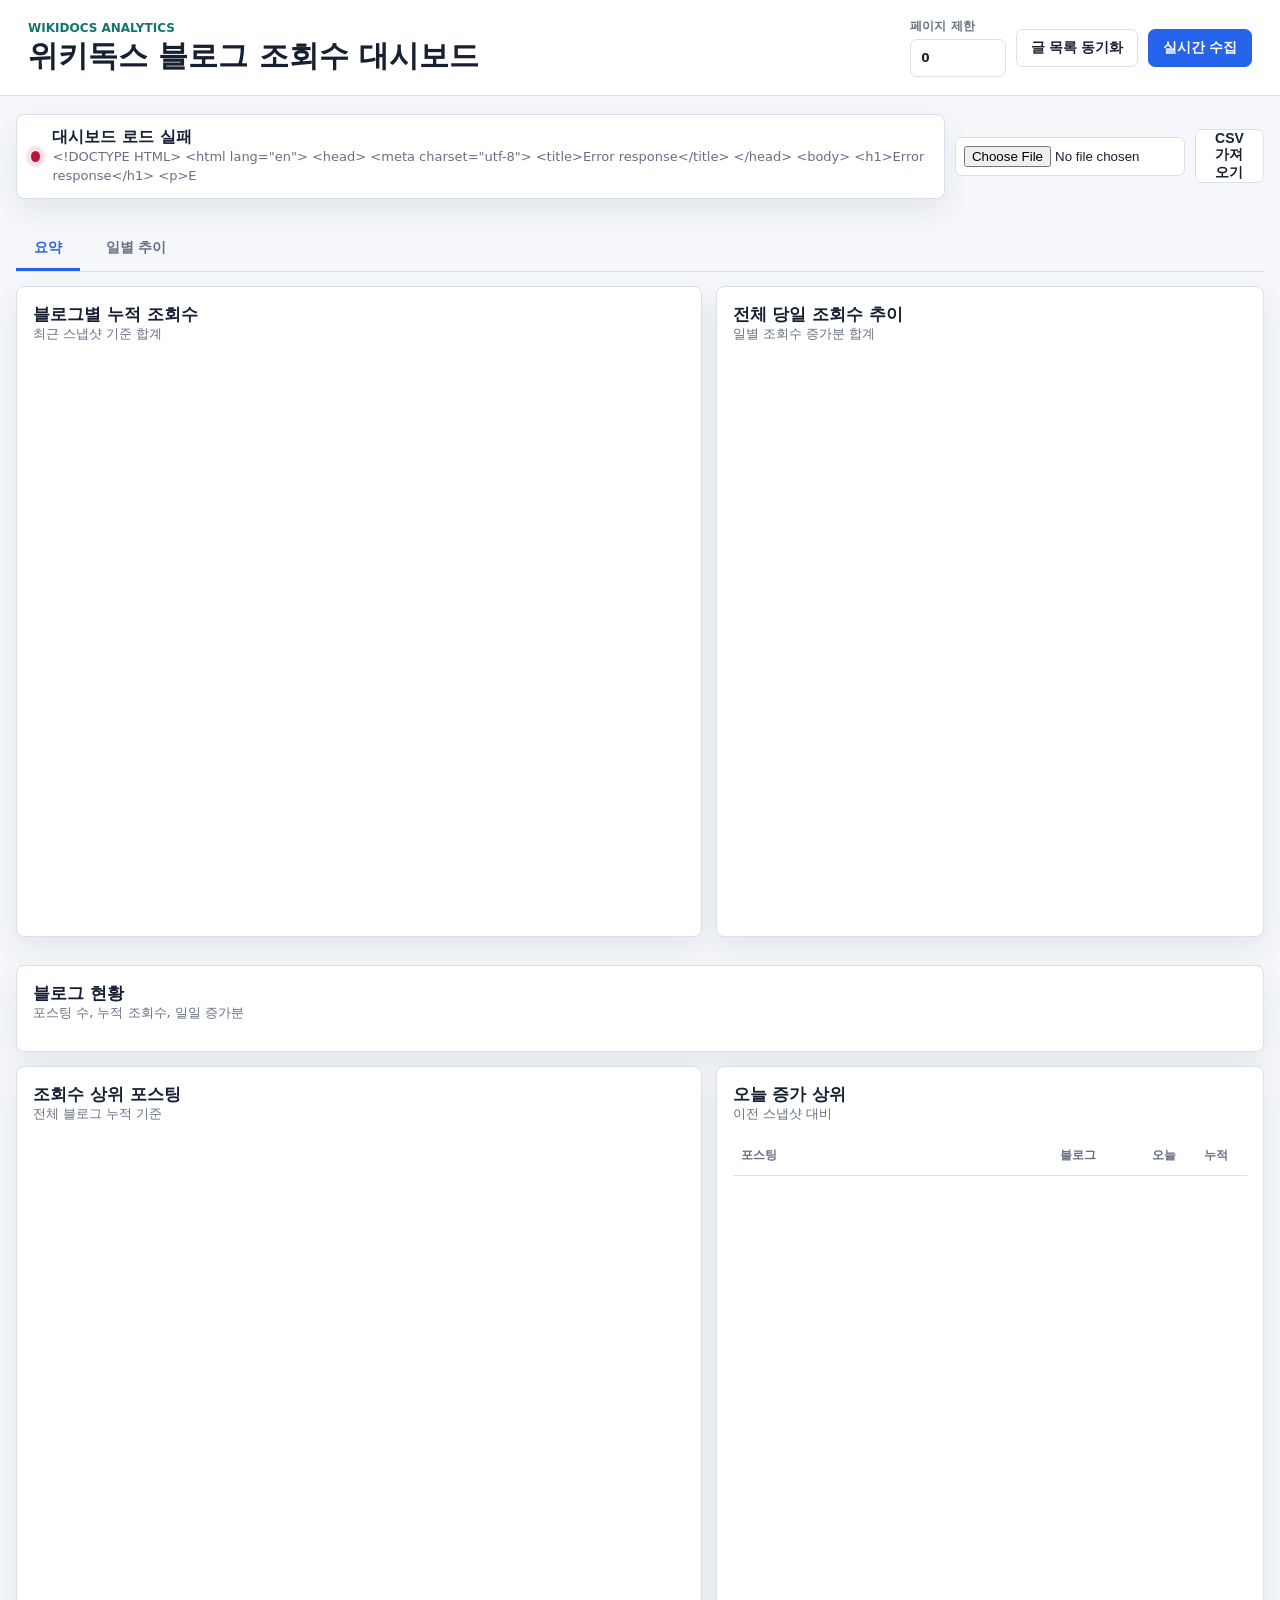
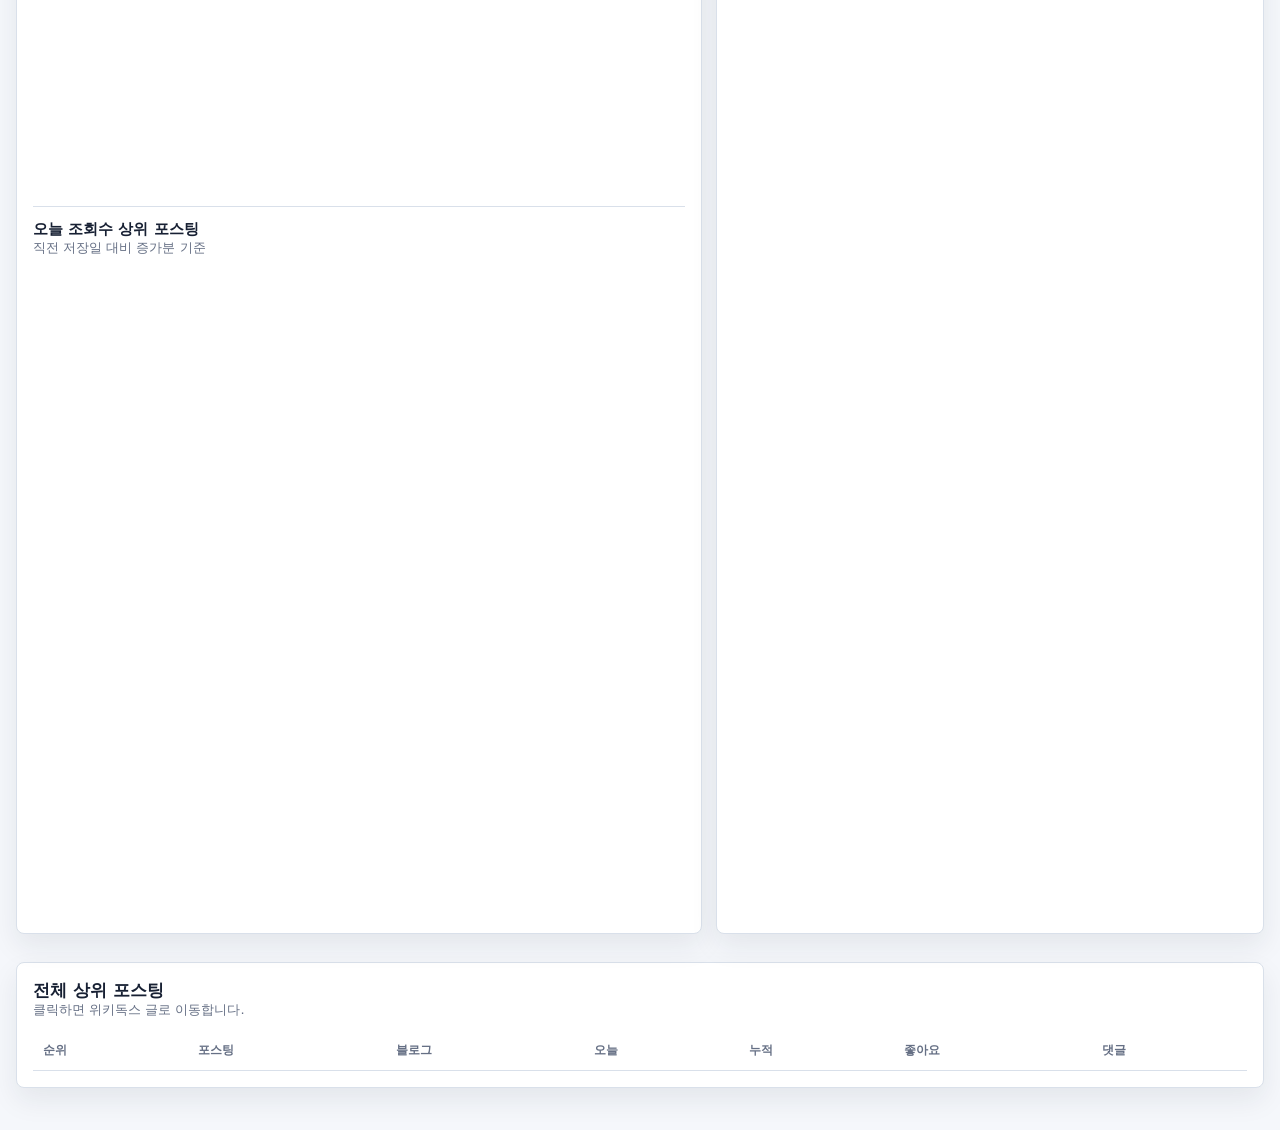
==== static/index.html @ 6e23830d "Set up GitHub Pages dashboard deployment" ====
<!doctype html>
<html lang="ko">
  <head>
    <meta charset="utf-8" />
    <meta name="viewport" content="width=device-width, initial-scale=1" />
    <title>위키독스 블로그 조회수 대시보드</title>
    <link rel="stylesheet" href="styles.css" />
  </head>
  <body>
    <header class="topbar">
      <div>
        <p class="eyebrow">Wikidocs Analytics</p>
        <h1>위키독스 블로그 조회수 대시보드</h1>
      </div>
      <div class="actions">
        <label class="page-limit">
          <span>페이지 제한</span>
          <input id="maxPagesInput" type="number" min="0" value="0" />
        </label>
        <button id="syncCatalogBtn" class="secondary" type="button">글 목록 동기화</button>
        <button id="collectBtn" type="button">실시간 수집</button>
      </div>
    </header>

    <main class="layout">
      <section class="status-row">
        <div class="status-card">
          <span class="status-dot" id="statusDot"></span>
          <div>
            <strong id="jobMessage">대기 중</strong>
            <p id="snapshotInfo">스냅샷 정보를 불러오는 중입니다.</p>
          </div>
        </div>
        <div class="import-box">
          <input id="csvInput" type="file" accept=".csv" />
          <button id="importCsvBtn" class="secondary" type="button">CSV 가져오기</button>
        </div>
      </section>

      <section class="metrics" id="metrics"></section>

      <nav class="tabs" aria-label="대시보드 보기">
        <button class="tab-button active" type="button" data-tab="overviewTab">요약</button>
        <button class="tab-button" type="button" data-tab="dailyTab">일별 추이</button>
      </nav>

      <section id="overviewTab" class="tab-panel active">
        <section class="panel-grid">
          <article class="panel wide">
            <div class="panel-head">
              <div>
                <h2>블로그별 누적 조회수</h2>
                <p>최근 스냅샷 기준 합계</p>
              </div>
            </div>
            <canvas id="blogBarChart" height="260"></canvas>
          </article>

          <article class="panel">
            <div class="panel-head">
              <div>
                <h2>전체 당일 조회수 추이</h2>
                <p>일별 조회수 증가분 합계</p>
              </div>
            </div>
            <canvas id="dailyLineChart" height="260"></canvas>
          </article>
        </section>

        <section class="panel">
          <div class="panel-head">
            <div>
              <h2>블로그 현황</h2>
              <p>포스팅 수, 누적 조회수, 일일 증가분</p>
            </div>
          </div>
          <div class="blog-grid" id="blogGrid"></div>
        </section>

        <section class="panel-grid">
          <article class="panel">
            <div class="panel-head">
              <div>
                <h2>조회수 상위 포스팅</h2>
                <p>전체 블로그 누적 기준</p>
              </div>
            </div>
            <canvas id="topPostsChart" height="300"></canvas>
            <div class="chart-divider"></div>
            <div class="panel-subhead">
              <h3>오늘 조회수 상위 포스팅</h3>
              <p>직전 저장일 대비 증가분 기준</p>
            </div>
            <canvas id="topDailyPostsChart" height="300"></canvas>
          </article>

          <article class="panel">
            <div class="panel-head">
              <div>
                <h2>오늘 증가 상위</h2>
                <p>이전 스냅샷 대비</p>
              </div>
            </div>
            <div class="table-wrap">
              <table class="compact-table">
                <thead>
                  <tr>
                    <th>포스팅</th>
                    <th>블로그</th>
                    <th>오늘</th>
                    <th>누적</th>
                  </tr>
                </thead>
                <tbody id="dailyTopRows"></tbody>
              </table>
            </div>
          </article>
        </section>

        <section class="panel">
          <div class="panel-head">
            <div>
              <h2>전체 상위 포스팅</h2>
              <p>클릭하면 위키독스 글로 이동합니다.</p>
            </div>
          </div>
          <div class="table-wrap">
            <table>
              <thead>
                <tr>
                  <th>순위</th>
                  <th class="wide-col">포스팅</th>
                  <th>블로그</th>
                  <th>오늘</th>
                  <th>누적</th>
                  <th>좋아요</th>
                  <th>댓글</th>
                </tr>
              </thead>
              <tbody id="topRows"></tbody>
            </table>
          </div>
        </section>
      </section>

      <section id="dailyTab" class="tab-panel">
        <section class="notice">
          <strong>저장 방식</strong>
          <p id="historyNote">저장된 스냅샷을 기준으로 일별 그래프를 구성합니다.</p>
          <p id="csvNote"></p>
        </section>

        <section class="panel full">
          <div class="panel-head">
            <div>
              <h2>블로그별 일단위 조회수</h2>
              <p>x축 날짜, y축 조회수. 굵은 선은 전체 블로그 합계입니다.</p>
            </div>
          </div>
          <canvas id="dailyViewsByBlogChart" height="430"></canvas>
        </section>

        <section class="panel full">
          <div class="panel-head">
            <div>
              <h2>블로그별 일단위 누적 조회수</h2>
              <p>x축 날짜, y축 누적 조회수. 굵은 선은 전체 블로그 누적 합계입니다.</p>
            </div>
          </div>
          <canvas id="cumulativeViewsByBlogChart" height="430"></canvas>
        </section>
      </section>
    </main>

    <script src="app.js"></script>
  </body>
</html>
---- static/styles.css ----
:root {
  --bg: #f5f7fb;
  --surface: #ffffff;
  --surface-2: #eef2f7;
  --text: #172033;
  --muted: #667085;
  --border: #d9e0ea;
  --blue: #2563eb;
  --teal: #0f766e;
  --amber: #b45309;
  --rose: #be123c;
  --green: #15803d;
  --shadow: 0 12px 28px rgba(23, 32, 51, 0.08);
}

* {
  box-sizing: border-box;
}

body {
  margin: 0;
  min-width: 320px;
  background: var(--bg);
  color: var(--text);
  font-family:
    Pretendard,
    "Segoe UI",
    system-ui,
    -apple-system,
    BlinkMacSystemFont,
    sans-serif;
}

.topbar {
  position: sticky;
  top: 0;
  z-index: 10;
  display: flex;
  align-items: center;
  justify-content: space-between;
  gap: 20px;
  padding: 18px 28px;
  background: rgba(255, 255, 255, 0.94);
  border-bottom: 1px solid var(--border);
  backdrop-filter: blur(10px);
}

.eyebrow {
  margin: 0 0 4px;
  color: var(--teal);
  font-size: 12px;
  font-weight: 800;
  letter-spacing: 0;
  text-transform: uppercase;
}

h1,
h2,
h3,
p {
  margin: 0;
}

h1 {
  font-size: clamp(22px, 3vw, 30px);
  line-height: 1.15;
}

h2 {
  font-size: 17px;
  line-height: 1.3;
}

.actions,
.status-row,
.import-box {
  display: flex;
  align-items: center;
  gap: 10px;
}

button {
  min-height: 38px;
  padding: 0 14px;
  border: 1px solid var(--blue);
  border-radius: 7px;
  background: var(--blue);
  color: #fff;
  font-size: 14px;
  font-weight: 700;
  cursor: pointer;
}

button.secondary {
  border-color: var(--border);
  background: var(--surface);
  color: var(--text);
}

button:disabled {
  cursor: wait;
  opacity: 0.62;
}

body.static-mode .actions,
body.static-mode .import-box {
  display: none;
}

.page-limit {
  display: grid;
  gap: 4px;
  color: var(--muted);
  font-size: 12px;
  font-weight: 700;
}

.page-limit input {
  width: 96px;
  height: 38px;
  border: 1px solid var(--border);
  border-radius: 7px;
  padding: 0 10px;
  color: var(--text);
  font: inherit;
}

.layout {
  width: min(1480px, calc(100% - 32px));
  margin: 18px auto 42px;
}

.status-row {
  justify-content: space-between;
  margin-bottom: 16px;
}

.status-card,
.panel,
.metric-card {
  background: var(--surface);
  border: 1px solid var(--border);
  border-radius: 8px;
  box-shadow: var(--shadow);
}

.status-card {
  display: flex;
  align-items: center;
  min-height: 58px;
  padding: 12px 14px;
}

.status-card p,
.panel-head p,
.metric-card p,
.blog-card p {
  color: var(--muted);
  font-size: 13px;
  line-height: 1.45;
}

.status-dot {
  width: 11px;
  height: 11px;
  margin-right: 12px;
  border-radius: 50%;
  background: var(--green);
  box-shadow: 0 0 0 5px rgba(21, 128, 61, 0.12);
}

.status-dot.running {
  background: var(--amber);
  box-shadow: 0 0 0 5px rgba(180, 83, 9, 0.13);
}

.status-dot.error {
  background: var(--rose);
  box-shadow: 0 0 0 5px rgba(190, 18, 60, 0.12);
}

#csvInput {
  max-width: 230px;
  padding: 8px;
  border: 1px solid var(--border);
  border-radius: 7px;
  background: var(--surface);
}

.metrics {
  display: grid;
  grid-template-columns: repeat(5, minmax(150px, 1fr));
  gap: 12px;
  margin-bottom: 14px;
}

.tabs {
  display: flex;
  gap: 8px;
  margin: 0 0 14px;
  border-bottom: 1px solid var(--border);
}

.tab-button {
  min-height: 42px;
  padding: 0 18px;
  border: 0;
  border-bottom: 3px solid transparent;
  border-radius: 0;
  background: transparent;
  color: var(--muted);
}

.tab-button.active {
  border-bottom-color: var(--blue);
  color: var(--blue);
}

.tab-panel {
  display: none;
}

.tab-panel.active {
  display: block;
}

.notice {
  margin-bottom: 14px;
  padding: 14px 16px;
  border: 1px solid #c9d8f2;
  border-radius: 8px;
  background: #f8fbff;
}

.notice strong {
  display: block;
  margin-bottom: 5px;
  color: var(--blue);
}

.notice p {
  color: var(--muted);
  font-size: 13px;
  line-height: 1.5;
}

.metric-card {
  min-height: 104px;
  padding: 16px;
}

.metric-card strong {
  display: block;
  margin-top: 10px;
  font-size: clamp(24px, 3vw, 34px);
  line-height: 1;
}

.metric-card .accent {
  display: inline-flex;
  align-items: center;
  height: 22px;
  padding: 0 8px;
  border-radius: 999px;
  background: var(--surface-2);
  color: var(--teal);
  font-size: 12px;
  font-weight: 800;
}

.panel-grid {
  display: grid;
  grid-template-columns: 1.25fr 1fr;
  gap: 14px;
  margin-bottom: 14px;
}

.panel-grid .wide {
  min-width: 0;
}

.panel {
  padding: 16px;
  margin-bottom: 14px;
  overflow: hidden;
}

.panel.full {
  width: 100%;
}

.panel-head {
  display: flex;
  align-items: flex-start;
  justify-content: space-between;
  gap: 16px;
  margin-bottom: 12px;
}

.panel-subhead {
  margin: 10px 0 8px;
}

.panel-subhead h3 {
  font-size: 15px;
  line-height: 1.35;
}

.panel-subhead p {
  color: var(--muted);
  font-size: 13px;
}

.chart-divider {
  height: 1px;
  margin: 18px 0 12px;
  background: var(--border);
}

canvas {
  width: 100%;
  display: block;
}

.blog-grid {
  display: grid;
  grid-template-columns: repeat(4, minmax(220px, 1fr));
  gap: 12px;
}

.blog-card {
  min-height: 176px;
  padding: 14px;
  border: 1px solid var(--border);
  border-radius: 8px;
  background: #fbfcfe;
}

.blog-card h3 {
  min-height: 44px;
  font-size: 16px;
  line-height: 1.35;
}

.blog-stats {
  display: grid;
  grid-template-columns: repeat(3, 1fr);
  gap: 8px;
  margin: 12px 0;
}

.blog-stats span {
  display: block;
  color: var(--muted);
  font-size: 12px;
}

.blog-stats strong {
  display: block;
  margin-top: 3px;
  font-size: 18px;
}

.line-clamp {
  display: -webkit-box;
  overflow: hidden;
  -webkit-box-orient: vertical;
  -webkit-line-clamp: 2;
}

.table-wrap {
  overflow-x: auto;
}

table {
  width: 100%;
  border-collapse: collapse;
  min-width: 720px;
}

.compact-table {
  table-layout: fixed;
  min-width: 0;
}

.compact-table .wide-col {
  width: 62%;
}

.compact-table th:nth-child(1),
.compact-table td:nth-child(1) {
  width: 62%;
}

.compact-table th:nth-child(2),
.compact-table td:nth-child(2) {
  width: 18%;
}

.compact-table th:nth-child(3),
.compact-table td:nth-child(3),
.compact-table th:nth-child(4),
.compact-table td:nth-child(4) {
  width: 10%;
}

.compact-table th,
.compact-table td {
  overflow: hidden;
  padding-right: 8px;
  padding-left: 8px;
}

.clip-cell,
.clip-cell a {
  overflow: hidden;
  text-overflow: ellipsis;
  white-space: nowrap;
}

.clip-cell a {
  display: block;
}

.muted-cell {
  color: var(--muted);
}

th,
td {
  padding: 11px 10px;
  border-bottom: 1px solid var(--border);
  text-align: left;
  vertical-align: top;
}

th {
  color: var(--muted);
  font-size: 12px;
  font-weight: 800;
}

td {
  font-size: 14px;
}

td.num {
  text-align: right;
  font-variant-numeric: tabular-nums;
  white-space: nowrap;
}

a {
  color: var(--blue);
  text-decoration: none;
}

a:hover {
  text-decoration: underline;
}

.empty {
  padding: 28px 12px;
  color: var(--muted);
  text-align: center;
}

@media (max-width: 1180px) {
  .metrics {
    grid-template-columns: repeat(3, minmax(150px, 1fr));
  }

  .blog-grid {
    grid-template-columns: repeat(2, minmax(220px, 1fr));
  }
}

@media (max-width: 860px) {
  .topbar,
  .status-row,
  .actions {
    align-items: stretch;
    flex-direction: column;
  }

  .panel-grid,
  .metrics,
  .blog-grid,
  .tabs {
    grid-template-columns: 1fr;
  }

  .tabs {
    align-items: stretch;
    flex-direction: column;
    border-bottom: 0;
  }

  .tab-button {
    border: 1px solid var(--border);
    border-radius: 7px;
    background: var(--surface);
  }

  .layout {
    width: min(100% - 20px, 1480px);
  }

  .import-box {
    align-items: stretch;
    flex-direction: column;
  }
}
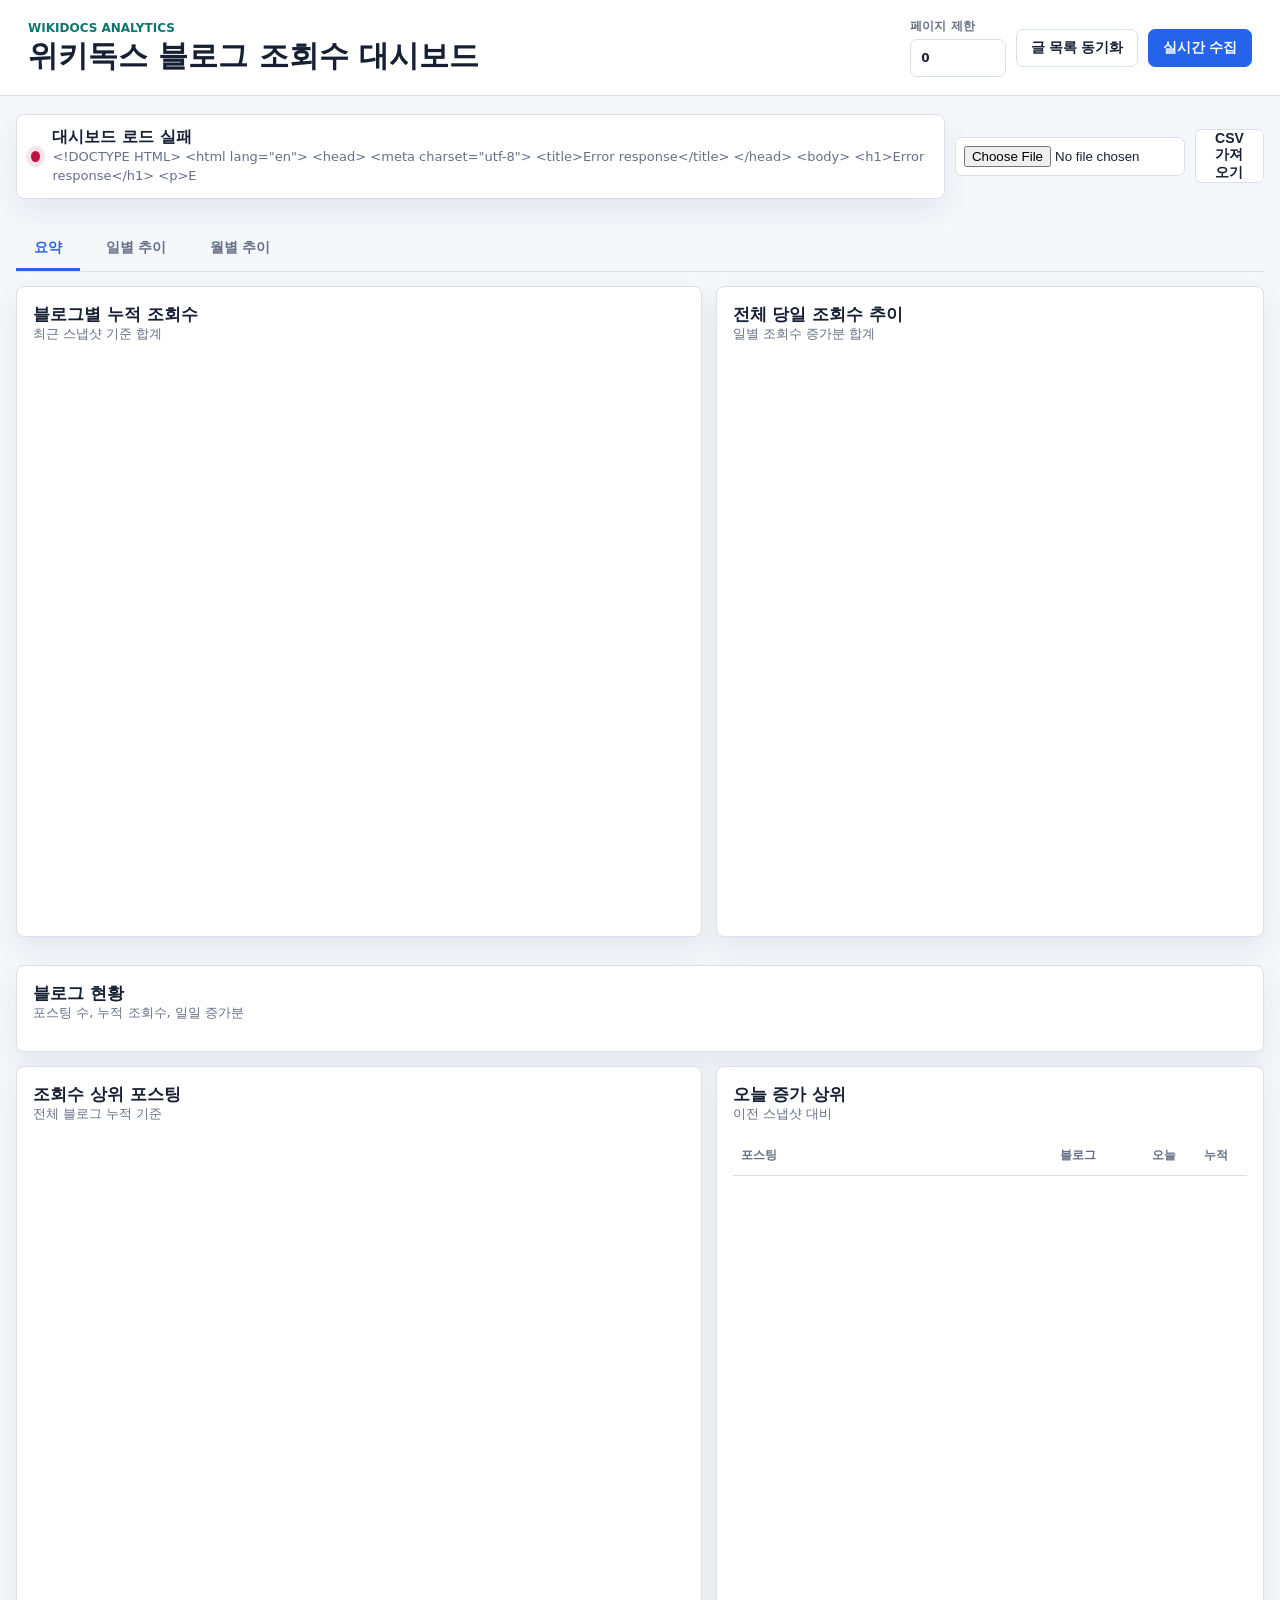
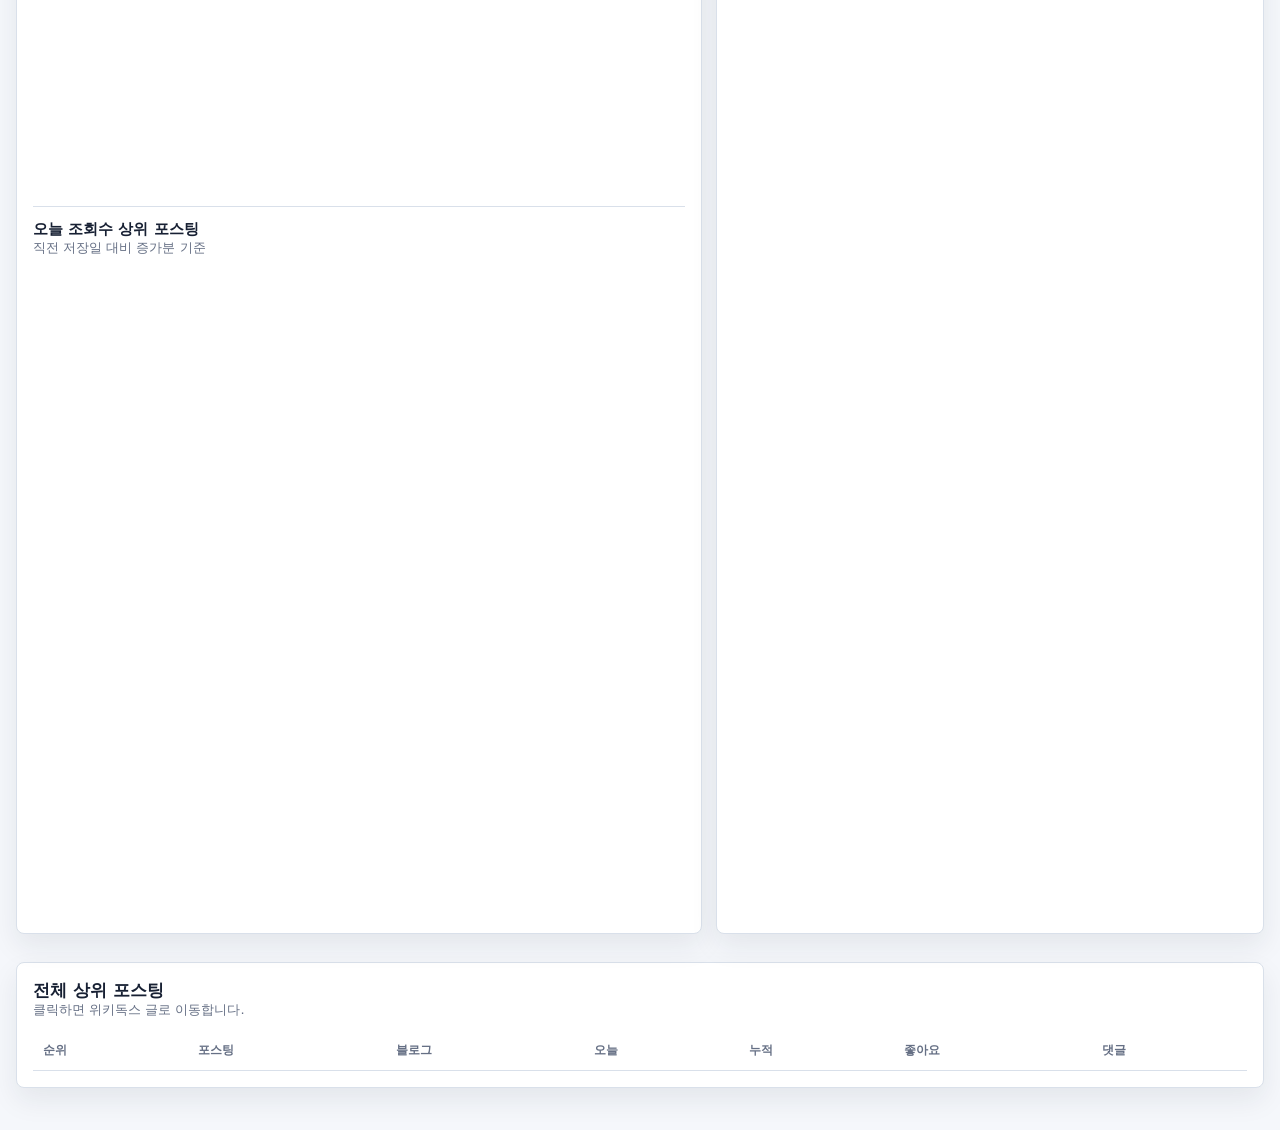
==== commit 56dba983: "Add monthly views dashboard" ====
--- a/static/index.html
+++ b/static/index.html
@@ -42,6 +42,7 @@
       <nav class="tabs" aria-label="대시보드 보기">
         <button class="tab-button active" type="button" data-tab="overviewTab">요약</button>
         <button class="tab-button" type="button" data-tab="dailyTab">일별 추이</button>
+        <button class="tab-button" type="button" data-tab="monthlyTab">월별 추이</button>
       </nav>
 
       <section id="overviewTab" class="tab-panel active">
@@ -170,6 +171,56 @@
           <canvas id="cumulativeViewsByBlogChart" height="430"></canvas>
         </section>
       </section>
+
+      <section id="monthlyTab" class="tab-panel">
+        <section class="notice">
+          <strong>당월 누적 조회수</strong>
+          <p id="monthNote">이번 달 누적 조회수는 오늘 실시간 스냅샷까지 포함합니다.</p>
+        </section>
+
+        <section class="panel-grid">
+          <article class="panel wide">
+            <div class="panel-head">
+              <div>
+                <h2>월별 조회수</h2>
+                <p>x축 날짜(월), y축 조회수</p>
+              </div>
+            </div>
+            <canvas id="monthlyViewsChart" height="320"></canvas>
+          </article>
+
+          <article class="panel">
+            <div class="panel-head">
+              <div>
+                <h2>당월 블로그별 조회수</h2>
+                <p>이번 달 증가분 기준</p>
+              </div>
+            </div>
+            <canvas id="currentMonthBlogChart" height="320"></canvas>
+          </article>
+        </section>
+
+        <section class="panel">
+          <div class="panel-head">
+            <div>
+              <h2>당월 블로그별 순위</h2>
+              <p>실시간 기준 월 누적 조회수</p>
+            </div>
+          </div>
+          <div class="table-wrap">
+            <table class="compact-table month-table">
+              <thead>
+                <tr>
+                  <th>블로그</th>
+                  <th>당월</th>
+                  <th>누적</th>
+                </tr>
+              </thead>
+              <tbody id="currentMonthRows"></tbody>
+            </table>
+          </div>
+        </section>
+      </section>
     </main>
 
     <script src="app.js"></script>
--- a/static/styles.css
+++ b/static/styles.css
@@ -189,7 +189,7 @@
 
 .metrics {
   display: grid;
-  grid-template-columns: repeat(5, minmax(150px, 1fr));
+  grid-template-columns: repeat(6, minmax(140px, 1fr));
   gap: 12px;
   margin-bottom: 14px;
 }
@@ -404,6 +404,18 @@
   width: 10%;
 }
 
+.month-table th:nth-child(1),
+.month-table td:nth-child(1) {
+  width: 58%;
+}
+
+.month-table th:nth-child(2),
+.month-table td:nth-child(2),
+.month-table th:nth-child(3),
+.month-table td:nth-child(3) {
+  width: 21%;
+}
+
 .compact-table th,
 .compact-table td {
   overflow: hidden;
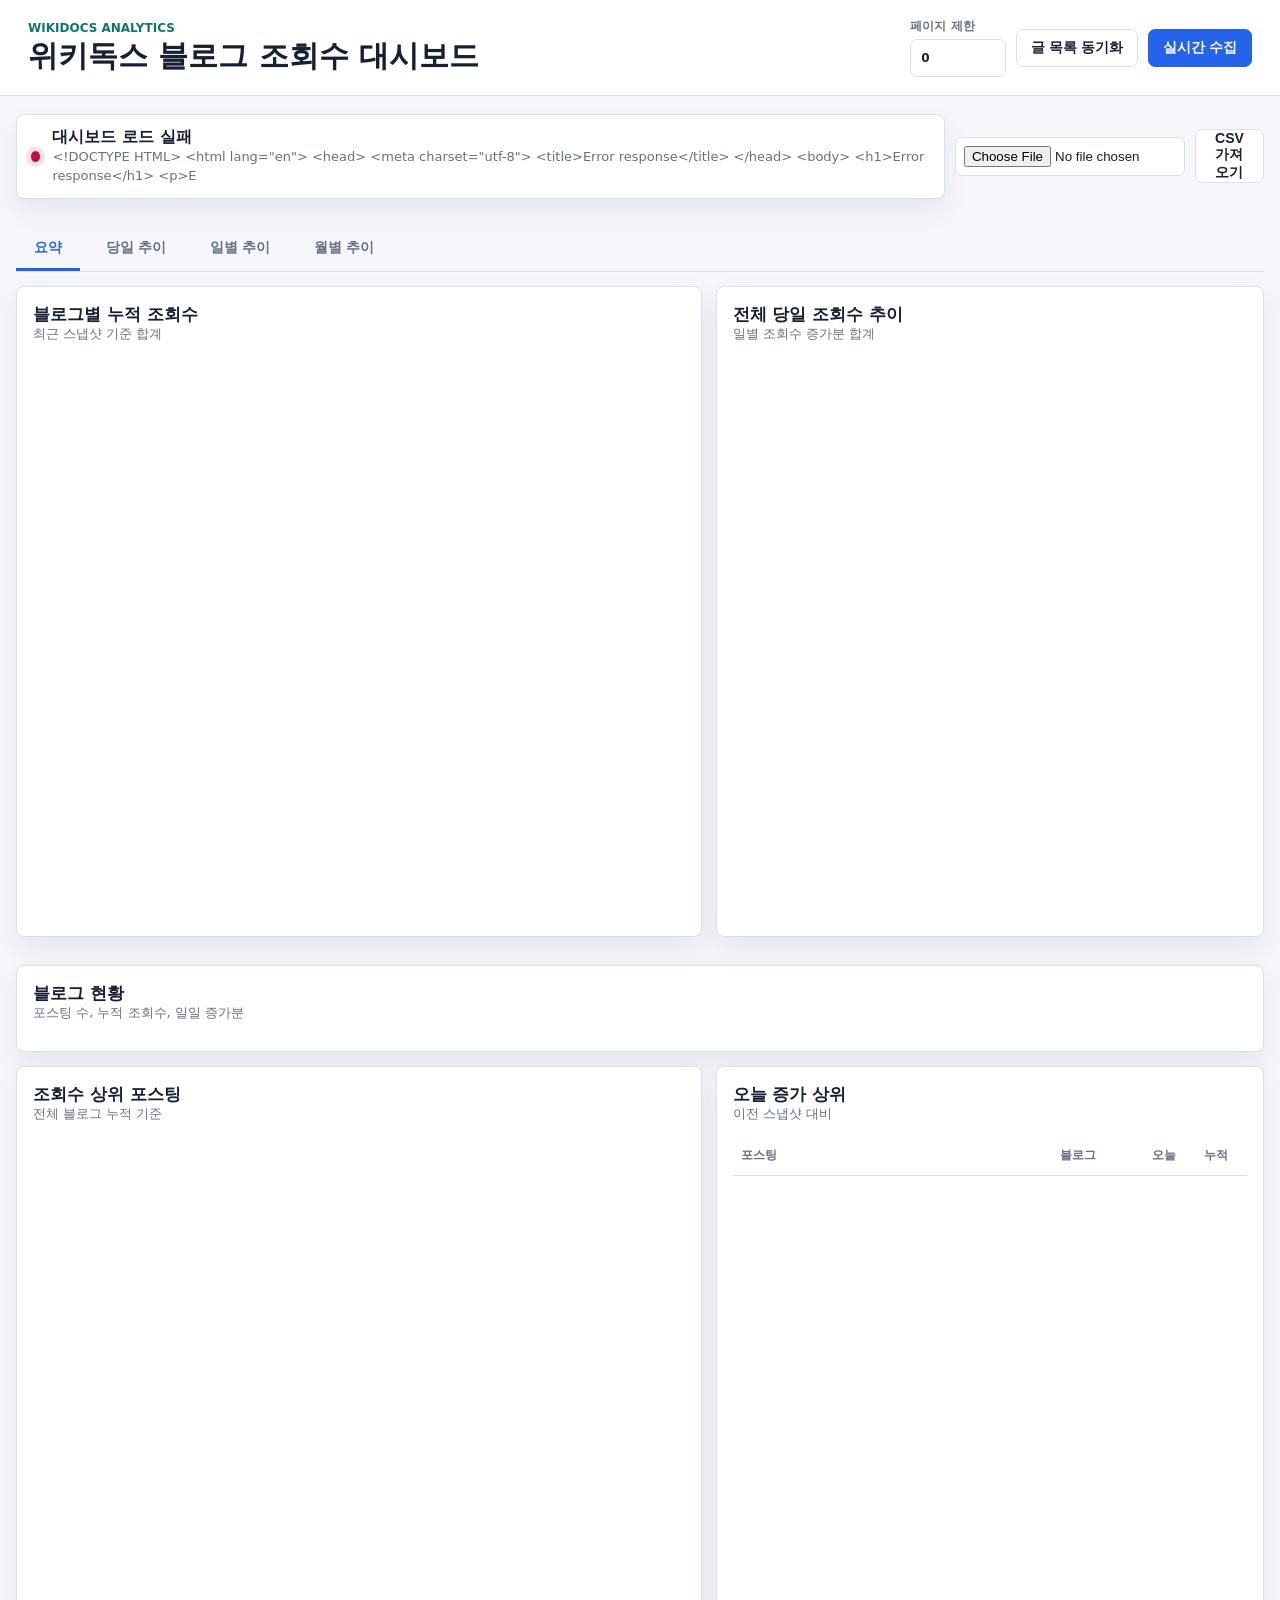
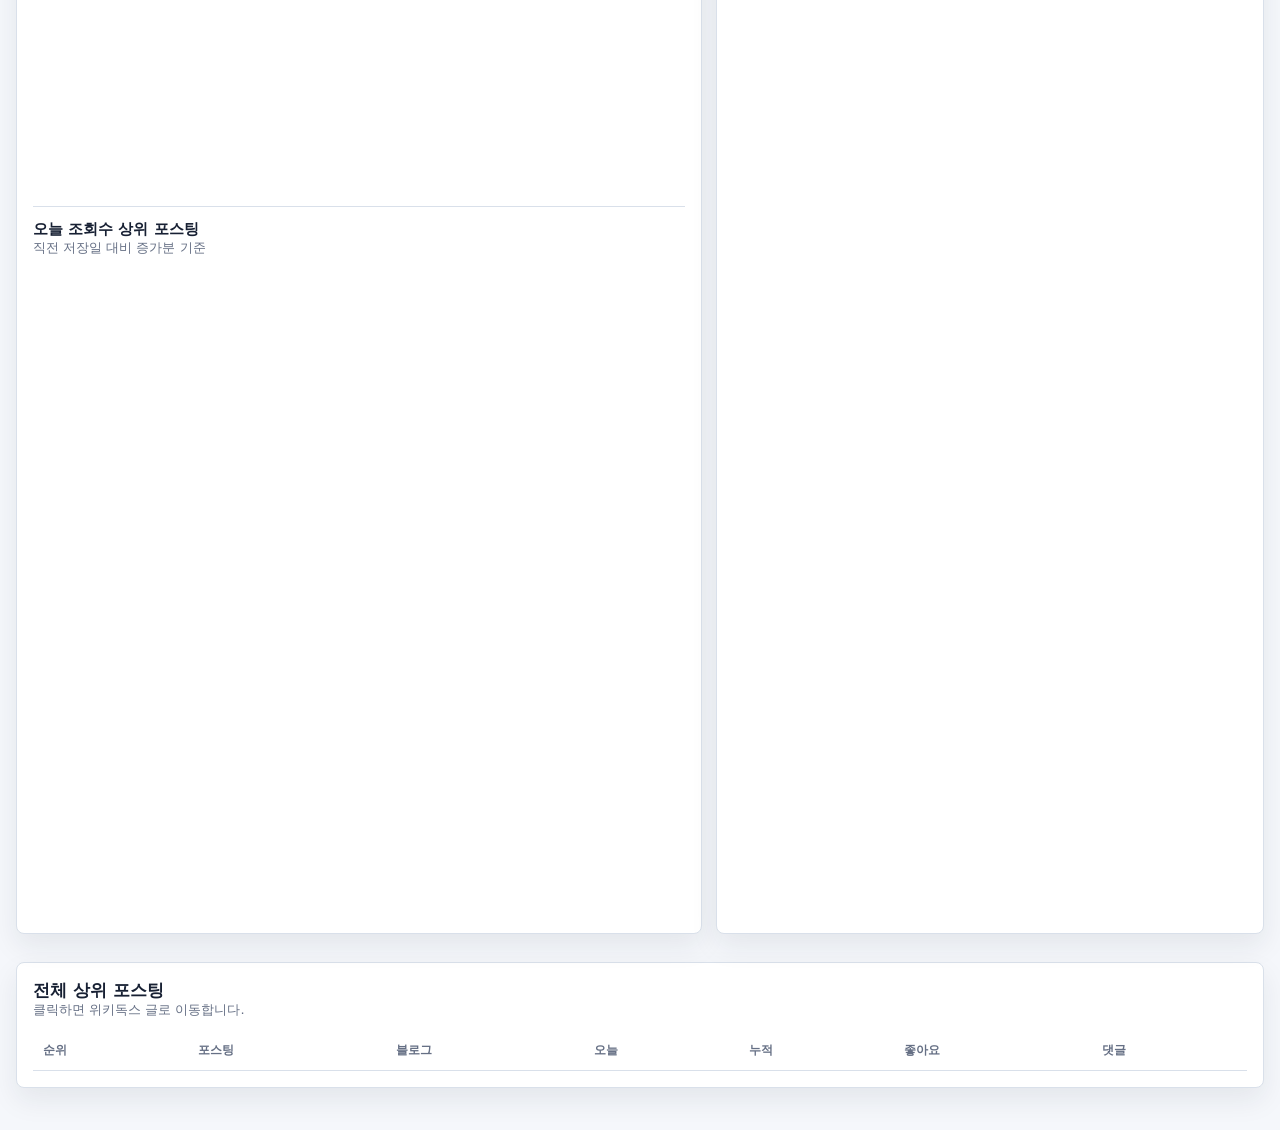
==== commit 2e3dd6d0: "Add intraday dashboard tab" ====
--- a/static/index.html
+++ b/static/index.html
@@ -41,6 +41,7 @@
 
       <nav class="tabs" aria-label="대시보드 보기">
         <button class="tab-button active" type="button" data-tab="overviewTab">요약</button>
+        <button class="tab-button" type="button" data-tab="todayTab">당일 추이</button>
         <button class="tab-button" type="button" data-tab="dailyTab">일별 추이</button>
         <button class="tab-button" type="button" data-tab="monthlyTab">월별 추이</button>
       </nav>
@@ -144,6 +145,33 @@
         </section>
       </section>
 
+      <section id="todayTab" class="tab-panel">
+        <section class="notice">
+          <strong>당일 30분 단위 추이</strong>
+          <p id="todayTrendNote">오늘 수집된 30분 단위 스냅샷을 기준으로 표시합니다.</p>
+        </section>
+
+        <section class="panel full">
+          <div class="panel-head">
+            <div>
+              <h2>블로그별 당일 조회수 추이</h2>
+              <p>x축 수집 시각, y축 당일 조회수. 굵은 선은 전체 블로그 합계입니다.</p>
+            </div>
+          </div>
+          <canvas id="todayViewsByBlogChart" height="430"></canvas>
+        </section>
+
+        <section class="panel full">
+          <div class="panel-head">
+            <div>
+              <h2>블로그별 30분 구간 증가분</h2>
+              <p>x축 수집 시각, y축 직전 스냅샷 대비 증가분입니다.</p>
+            </div>
+          </div>
+          <canvas id="todayIntervalViewsByBlogChart" height="430"></canvas>
+        </section>
+      </section>
+
       <section id="dailyTab" class="tab-panel">
         <section class="notice">
           <strong>저장 방식</strong>
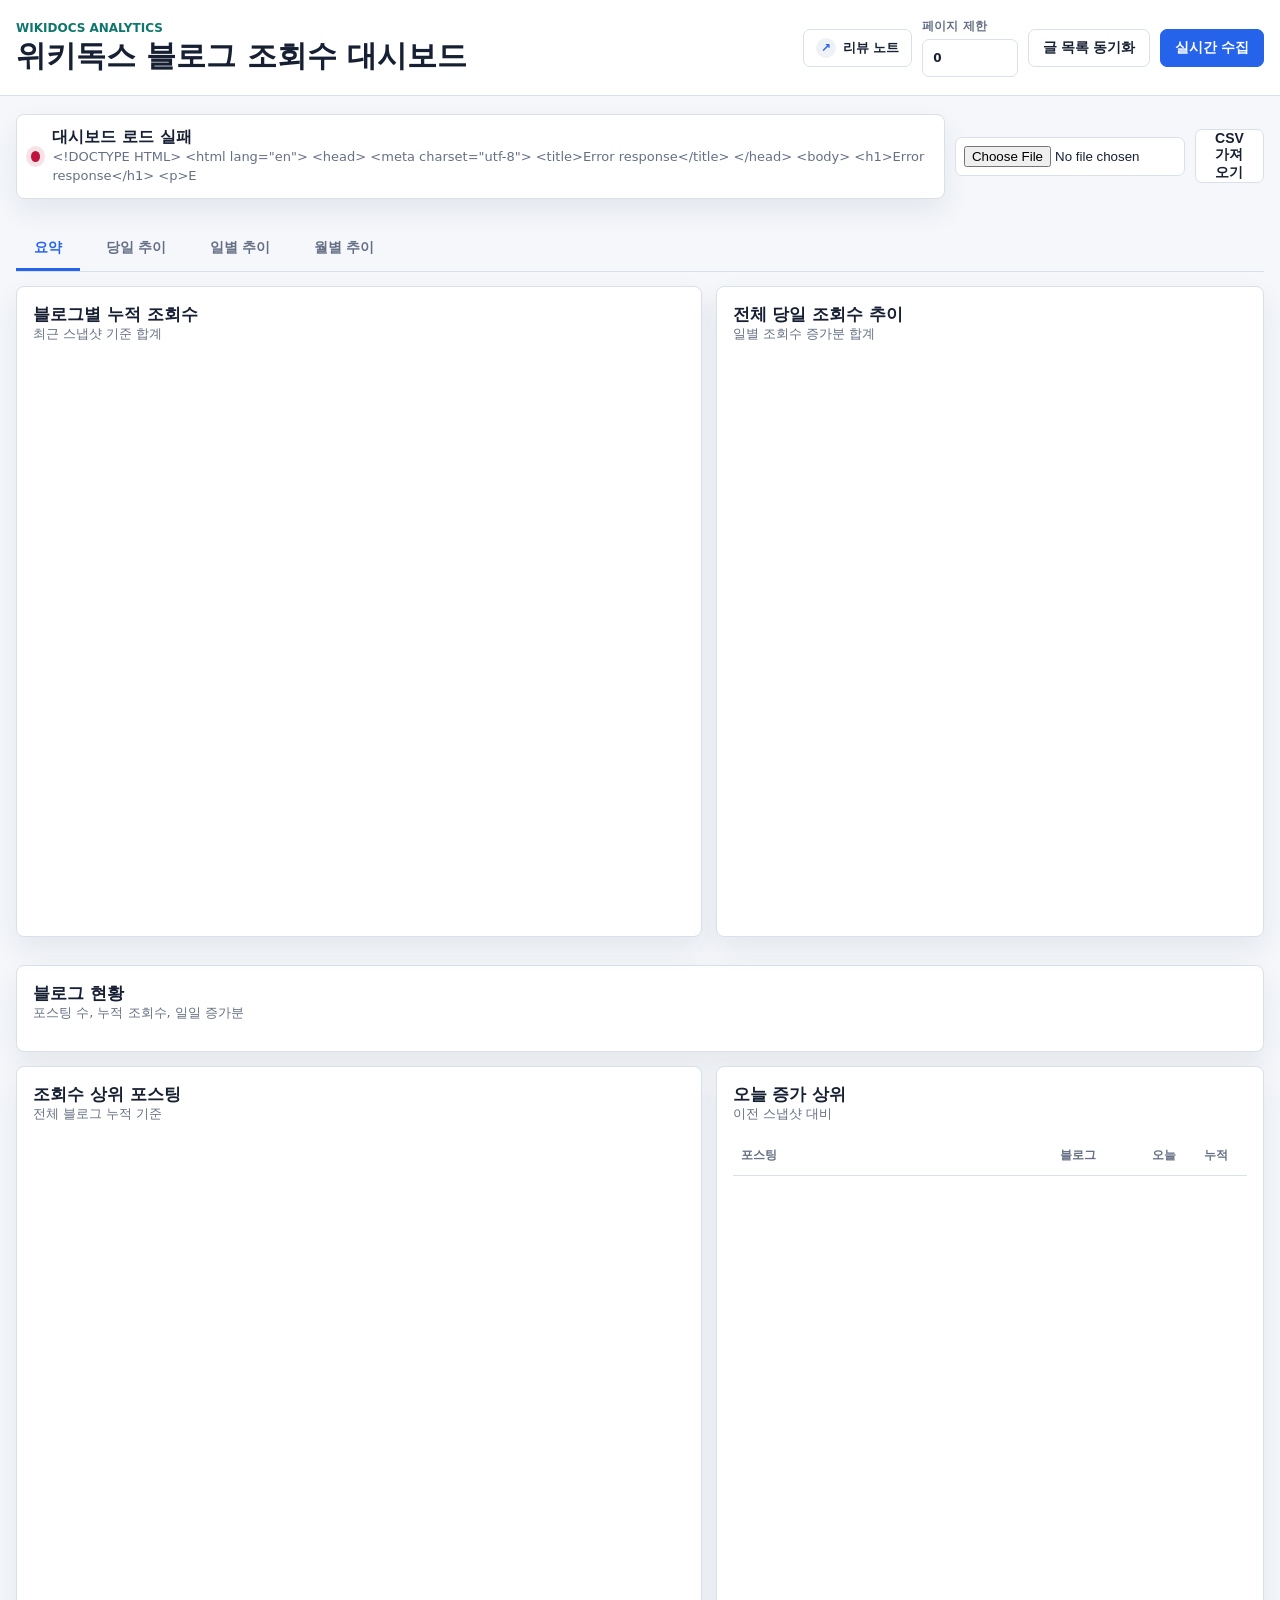
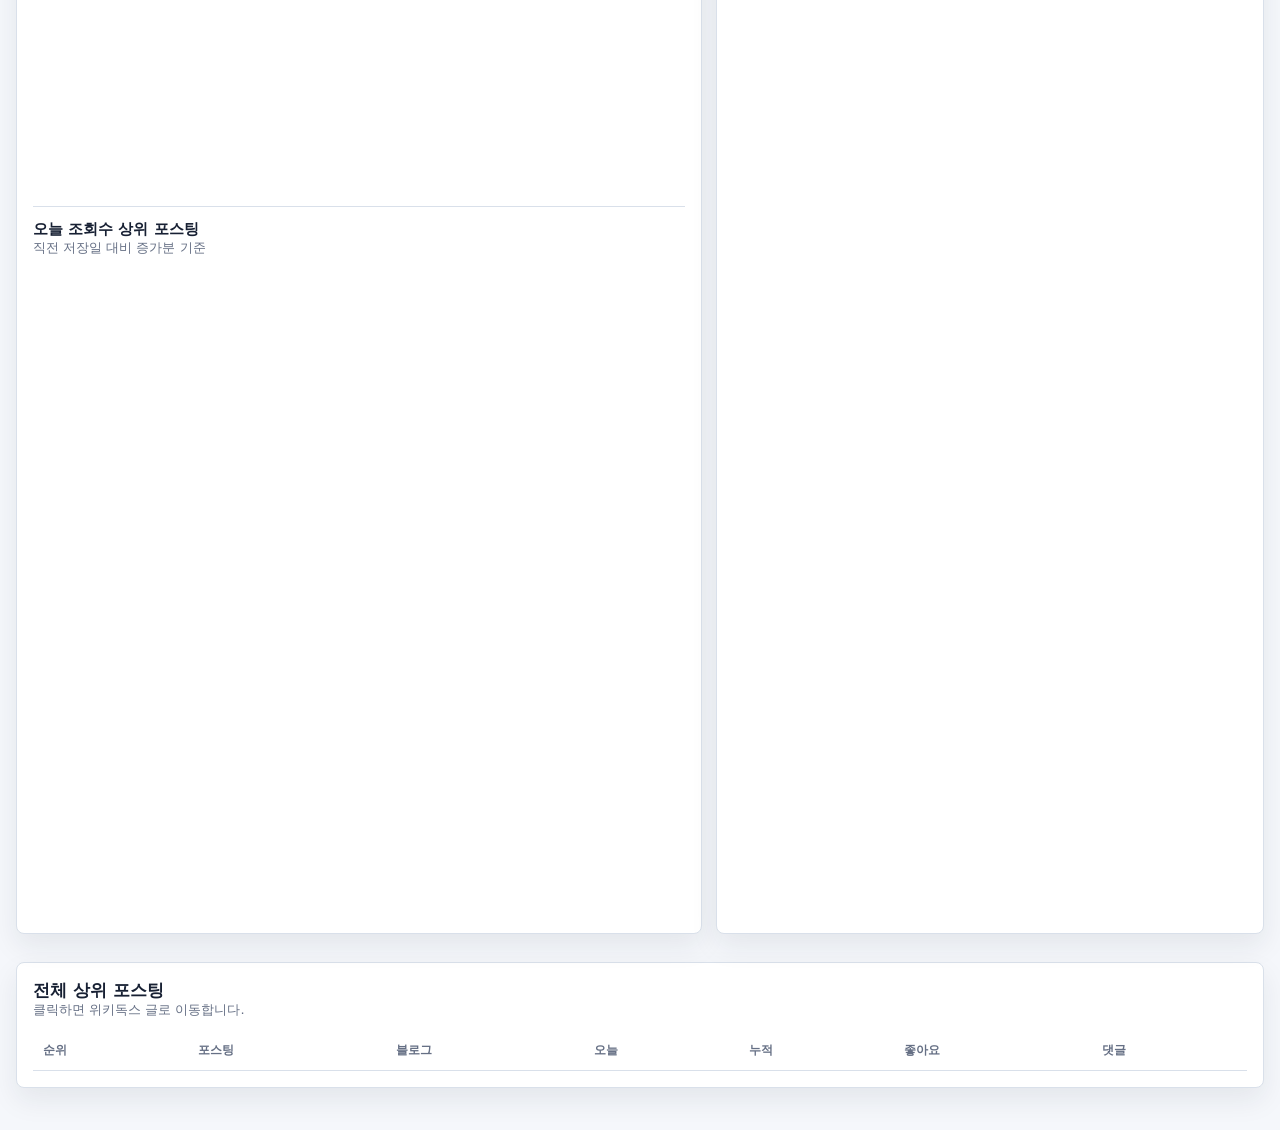
==== commit 5fb1896e: "Align dashboard links and restore review note width" ====
--- a/static/index.html
+++ b/static/index.html
@@ -8,17 +8,25 @@
   </head>
   <body>
     <header class="topbar">
-      <div>
-        <p class="eyebrow">Wikidocs Analytics</p>
-        <h1>위키독스 블로그 조회수 대시보드</h1>
-      </div>
-      <div class="actions">
-        <label class="page-limit">
-          <span>페이지 제한</span>
-          <input id="maxPagesInput" type="number" min="0" value="0" />
-        </label>
-        <button id="syncCatalogBtn" class="secondary" type="button">글 목록 동기화</button>
-        <button id="collectBtn" type="button">실시간 수집</button>
+      <div class="topbar-inner">
+        <div>
+          <p class="eyebrow">Wikidocs Analytics</p>
+          <h1>위키독스 블로그 조회수 대시보드</h1>
+        </div>
+        <div class="topbar-right">
+          <a class="nav-link" href="review-note/" aria-label="에코칩의 리뷰 노트로 이동">
+            <span class="nav-link-icon">↗</span>
+            <span>리뷰 노트</span>
+          </a>
+          <div class="actions">
+            <label class="page-limit">
+              <span>페이지 제한</span>
+              <input id="maxPagesInput" type="number" min="0" value="0" />
+            </label>
+            <button id="syncCatalogBtn" class="secondary" type="button">글 목록 동기화</button>
+            <button id="collectBtn" type="button">실시간 수집</button>
+          </div>
+        </div>
       </div>
     </header>
 
--- a/static/styles.css
+++ b/static/styles.css
@@ -35,14 +35,19 @@
   position: sticky;
   top: 0;
   z-index: 10;
+  background: rgba(255, 255, 255, 0.94);
+  border-bottom: 1px solid var(--border);
+  backdrop-filter: blur(10px);
+}
+
+.topbar-inner {
   display: flex;
   align-items: center;
   justify-content: space-between;
   gap: 20px;
-  padding: 18px 28px;
-  background: rgba(255, 255, 255, 0.94);
-  border-bottom: 1px solid var(--border);
-  backdrop-filter: blur(10px);
+  width: min(1480px, calc(100% - 32px));
+  margin: 0 auto;
+  padding: 18px 0;
 }
 
 .eyebrow {
@@ -72,11 +77,49 @@
 }
 
 .actions,
+.topbar-right,
 .status-row,
 .import-box {
   display: flex;
   align-items: center;
   gap: 10px;
+}
+
+.topbar-right {
+  justify-content: flex-end;
+  flex-wrap: wrap;
+}
+
+.nav-link {
+  display: inline-flex;
+  align-items: center;
+  gap: 7px;
+  min-height: 38px;
+  padding: 0 12px;
+  border: 1px solid var(--border);
+  border-radius: 7px;
+  background: var(--surface);
+  color: var(--text);
+  font-size: 13px;
+  font-weight: 800;
+}
+
+.nav-link:hover {
+  text-decoration: none;
+  border-color: rgba(37, 99, 235, 0.42);
+  color: var(--blue);
+}
+
+.nav-link-icon {
+  display: inline-grid;
+  width: 20px;
+  height: 20px;
+  place-items: center;
+  border-radius: 999px;
+  background: var(--surface-2);
+  color: var(--blue);
+  font-size: 12px;
+  line-height: 1;
 }
 
 button {
@@ -189,7 +232,7 @@
 
 .metrics {
   display: grid;
-  grid-template-columns: repeat(6, minmax(140px, 1fr));
+  grid-template-columns: repeat(7, minmax(128px, 1fr));
   gap: 12px;
   margin-bottom: 14px;
 }
@@ -488,7 +531,8 @@
 }
 
 @media (max-width: 860px) {
-  .topbar,
+  .topbar-inner,
+  .topbar-right,
   .status-row,
   .actions {
     align-items: stretch;
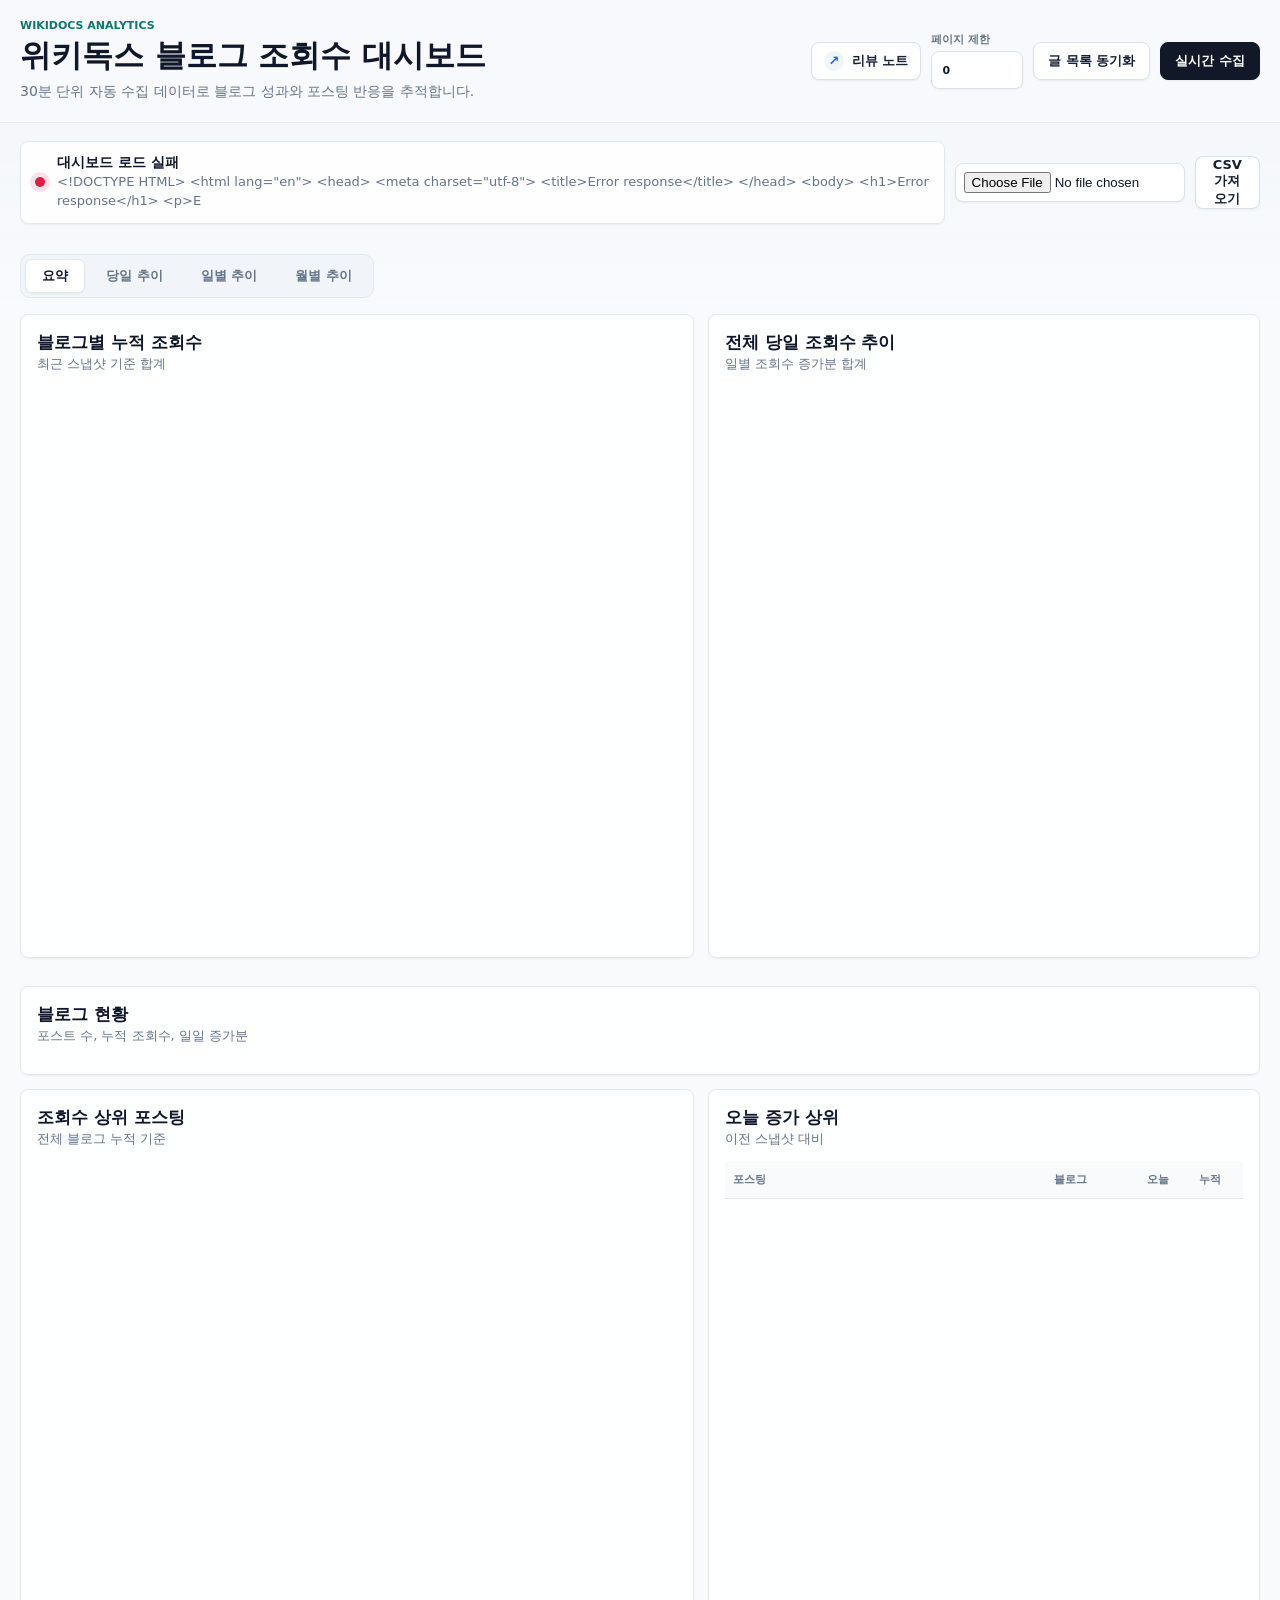
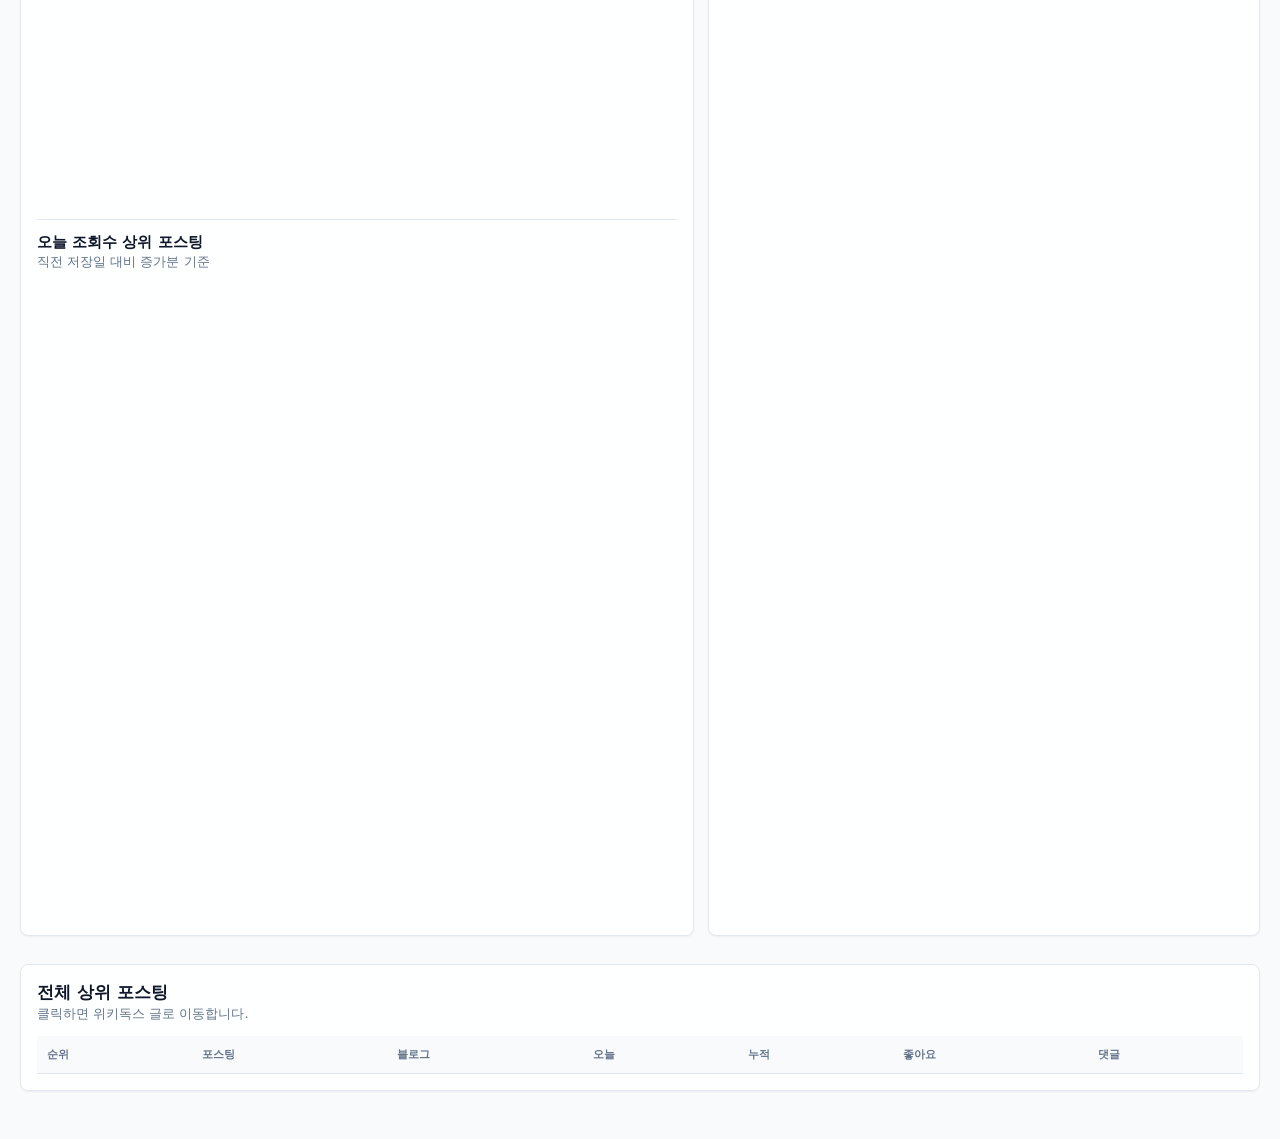
==== commit 0ce6c3e2: "Polish dashboard interface" ====
--- a/static/index.html
+++ b/static/index.html
@@ -9,13 +9,14 @@
   <body>
     <header class="topbar">
       <div class="topbar-inner">
-        <div>
+        <div class="brand-block">
           <p class="eyebrow">Wikidocs Analytics</p>
           <h1>위키독스 블로그 조회수 대시보드</h1>
+          <p class="topbar-subtitle">30분 단위 자동 수집 데이터로 블로그 성과와 포스팅 반응을 추적합니다.</p>
         </div>
         <div class="topbar-right">
           <a class="nav-link" href="review-note/" aria-label="에코칩의 리뷰 노트로 이동">
-            <span class="nav-link-icon">↗</span>
+            <span class="nav-link-icon" aria-hidden="true">↗</span>
             <span>리뷰 노트</span>
           </a>
           <div class="actions">
@@ -81,7 +82,7 @@
           <div class="panel-head">
             <div>
               <h2>블로그 현황</h2>
-              <p>포스팅 수, 누적 조회수, 일일 증가분</p>
+              <p>포스트 수, 누적 조회수, 일일 증가분</p>
             </div>
           </div>
           <div class="blog-grid" id="blogGrid"></div>
@@ -163,7 +164,7 @@
           <div class="panel-head">
             <div>
               <h2>블로그별 당일 조회수 추이</h2>
-              <p>x축 수집 시각, y축 당일 조회수. 굵은 선은 전체 블로그 합계입니다.</p>
+              <p>x축은 수집 시각, y축은 당일 조회수입니다. 굵은 선은 전체 블로그 합계입니다.</p>
             </div>
           </div>
           <canvas id="todayViewsByBlogChart" height="430"></canvas>
@@ -173,7 +174,7 @@
           <div class="panel-head">
             <div>
               <h2>블로그별 30분 구간 증가분</h2>
-              <p>x축 수집 시각, y축 직전 스냅샷 대비 증가분입니다.</p>
+              <p>x축은 수집 시각, y축은 직전 스냅샷 대비 증가분입니다.</p>
             </div>
           </div>
           <canvas id="todayIntervalViewsByBlogChart" height="430"></canvas>
@@ -183,7 +184,7 @@
       <section id="dailyTab" class="tab-panel">
         <section class="notice">
           <strong>저장 방식</strong>
-          <p id="historyNote">저장된 스냅샷을 기준으로 일별 그래프를 구성합니다.</p>
+          <p id="historyNote">저장된 스냅샷 기준으로 일별 그래프를 구성합니다.</p>
           <p id="csvNote"></p>
         </section>
 
@@ -191,7 +192,7 @@
           <div class="panel-head">
             <div>
               <h2>블로그별 일단위 조회수</h2>
-              <p>x축 날짜, y축 조회수. 굵은 선은 전체 블로그 합계입니다.</p>
+              <p>x축은 날짜, y축은 조회수입니다. 굵은 선은 전체 블로그 합계입니다.</p>
             </div>
           </div>
           <canvas id="dailyViewsByBlogChart" height="430"></canvas>
@@ -201,7 +202,7 @@
           <div class="panel-head">
             <div>
               <h2>블로그별 일단위 누적 조회수</h2>
-              <p>x축 날짜, y축 누적 조회수. 굵은 선은 전체 블로그 누적 합계입니다.</p>
+              <p>x축은 날짜, y축은 누적 조회수입니다. 굵은 선은 전체 블로그 누적 합계입니다.</p>
             </div>
           </div>
           <canvas id="cumulativeViewsByBlogChart" height="430"></canvas>
@@ -219,7 +220,7 @@
             <div class="panel-head">
               <div>
                 <h2>월별 조회수</h2>
-                <p>x축 날짜(월), y축 조회수</p>
+                <p>x축은 날짜(월), y축은 조회수입니다.</p>
               </div>
             </div>
             <canvas id="monthlyViewsChart" height="320"></canvas>
--- a/static/styles.css
+++ b/static/styles.css
@@ -1,62 +1,60 @@
 :root {
-  --bg: #f5f7fb;
-  --surface: #ffffff;
-  --surface-2: #eef2f7;
-  --text: #172033;
-  --muted: #667085;
-  --border: #d9e0ea;
-  --blue: #2563eb;
-  --teal: #0f766e;
-  --amber: #b45309;
-  --rose: #be123c;
-  --green: #15803d;
-  --shadow: 0 12px 28px rgba(23, 32, 51, 0.08);
+  --background: #f8fafc;
+  --foreground: #0f172a;
+  --card: #ffffff;
+  --card-foreground: #0f172a;
+  --popover: #ffffff;
+  --primary: #111827;
+  --primary-foreground: #ffffff;
+  --secondary: #f1f5f9;
+  --secondary-foreground: #172033;
+  --muted: #f1f5f9;
+  --muted-foreground: #64748b;
+  --accent: #e0f2fe;
+  --accent-foreground: #075985;
+  --success: #0f766e;
+  --warning: #b45309;
+  --destructive: #e11d48;
+  --border: #e2e8f0;
+  --input: #d8e1ec;
+  --ring: #2563eb;
+  --chart-1: #2563eb;
+  --chart-2: #0f766e;
+  --chart-3: #b45309;
+  --chart-4: #be123c;
+  --chart-5: #64748b;
+  --radius: 8px;
+  --container: 1360px;
+  --shadow-sm: 0 1px 2px rgba(15, 23, 42, 0.05);
+  --shadow-md: 0 16px 36px rgba(15, 23, 42, 0.08);
 }
 
 * {
   box-sizing: border-box;
+}
+
+html {
+  min-width: 320px;
+  background: var(--background);
 }
 
 body {
   margin: 0;
   min-width: 320px;
-  background: var(--bg);
-  color: var(--text);
+  background:
+    linear-gradient(180deg, rgba(241, 245, 249, 0.78) 0, rgba(248, 250, 252, 0) 320px),
+    var(--background);
+  color: var(--foreground);
   font-family:
     Pretendard,
+    Inter,
     "Segoe UI",
     system-ui,
     -apple-system,
     BlinkMacSystemFont,
     sans-serif;
-}
-
-.topbar {
-  position: sticky;
-  top: 0;
-  z-index: 10;
-  background: rgba(255, 255, 255, 0.94);
-  border-bottom: 1px solid var(--border);
-  backdrop-filter: blur(10px);
-}
-
-.topbar-inner {
-  display: flex;
-  align-items: center;
-  justify-content: space-between;
-  gap: 20px;
-  width: min(1480px, calc(100% - 32px));
-  margin: 0 auto;
-  padding: 18px 0;
-}
-
-.eyebrow {
-  margin: 0 0 4px;
-  color: var(--teal);
-  font-size: 12px;
-  font-weight: 800;
+  font-size: 14px;
   letter-spacing: 0;
-  text-transform: uppercase;
 }
 
 h1,
@@ -66,14 +64,76 @@
   margin: 0;
 }
 
+a {
+  color: var(--chart-1);
+  text-decoration: none;
+}
+
+a:hover {
+  text-decoration: underline;
+  text-underline-offset: 3px;
+}
+
+.topbar {
+  position: sticky;
+  top: 0;
+  z-index: 10;
+  border-bottom: 1px solid rgba(226, 232, 240, 0.92);
+  background: rgba(248, 250, 252, 0.86);
+  backdrop-filter: blur(14px);
+}
+
+.topbar-inner {
+  display: flex;
+  align-items: center;
+  justify-content: space-between;
+  gap: 24px;
+  width: min(var(--container), calc(100% - 40px));
+  margin: 0 auto;
+  padding: 19px 0;
+}
+
+.brand-block {
+  min-width: 280px;
+}
+
+.eyebrow {
+  margin-bottom: 6px;
+  color: var(--success);
+  font-size: 11px;
+  font-weight: 800;
+  letter-spacing: 0;
+  text-transform: uppercase;
+}
+
 h1 {
-  font-size: clamp(22px, 3vw, 30px);
-  line-height: 1.15;
+  color: var(--foreground);
+  font-size: clamp(24px, 2.4vw, 32px);
+  font-weight: 800;
+  line-height: 1.14;
+  word-break: keep-all;
+}
+
+.topbar-subtitle {
+  margin-top: 8px;
+  color: var(--muted-foreground);
+  font-size: 14px;
+  line-height: 1.55;
+  word-break: keep-all;
 }
 
 h2 {
+  color: var(--card-foreground);
   font-size: 17px;
-  line-height: 1.3;
+  font-weight: 750;
+  line-height: 1.35;
+}
+
+h3 {
+  color: var(--card-foreground);
+  font-size: 15px;
+  font-weight: 750;
+  line-height: 1.4;
 }
 
 .actions,
@@ -90,24 +150,38 @@
   flex-wrap: wrap;
 }
 
+.nav-link,
+button,
+.page-limit input,
+#csvInput {
+  min-height: 38px;
+  border: 1px solid var(--input);
+  border-radius: var(--radius);
+  box-shadow: var(--shadow-sm);
+  transition:
+    border-color 160ms ease,
+    background-color 160ms ease,
+    box-shadow 160ms ease,
+    transform 160ms ease;
+}
+
 .nav-link {
   display: inline-flex;
   align-items: center;
-  gap: 7px;
-  min-height: 38px;
+  gap: 8px;
   padding: 0 12px;
-  border: 1px solid var(--border);
-  border-radius: 7px;
-  background: var(--surface);
-  color: var(--text);
+  background: var(--card);
+  color: var(--secondary-foreground);
   font-size: 13px;
-  font-weight: 800;
-}
-
-.nav-link:hover {
+  font-weight: 750;
+}
+
+.nav-link:hover,
+button.secondary:hover {
+  border-color: rgba(37, 99, 235, 0.34);
+  background: #f8fbff;
+  color: var(--chart-1);
   text-decoration: none;
-  border-color: rgba(37, 99, 235, 0.42);
-  color: var(--blue);
 }
 
 .nav-link-icon {
@@ -116,28 +190,40 @@
   height: 20px;
   place-items: center;
   border-radius: 999px;
-  background: var(--surface-2);
-  color: var(--blue);
-  font-size: 12px;
+  background: var(--secondary);
+  color: var(--chart-1);
+  font-size: 13px;
   line-height: 1;
 }
 
 button {
-  min-height: 38px;
   padding: 0 14px;
-  border: 1px solid var(--blue);
-  border-radius: 7px;
-  background: var(--blue);
-  color: #fff;
-  font-size: 14px;
-  font-weight: 700;
+  border-color: var(--primary);
+  background: var(--primary);
+  color: var(--primary-foreground);
+  font: inherit;
+  font-size: 13px;
+  font-weight: 750;
   cursor: pointer;
 }
 
+button:hover {
+  background: #020617;
+}
+
+button:focus-visible,
+.nav-link:focus-visible,
+.page-limit input:focus-visible,
+#csvInput:focus-visible {
+  outline: 0;
+  border-color: var(--ring);
+  box-shadow: 0 0 0 3px rgba(37, 99, 235, 0.16);
+}
+
 button.secondary {
-  border-color: var(--border);
-  background: var(--surface);
-  color: var(--text);
+  border-color: var(--input);
+  background: var(--card);
+  color: var(--secondary-foreground);
 }
 
 button:disabled {
@@ -153,38 +239,36 @@
 .page-limit {
   display: grid;
   gap: 4px;
-  color: var(--muted);
-  font-size: 12px;
-  font-weight: 700;
+  color: var(--muted-foreground);
+  font-size: 11px;
+  font-weight: 750;
 }
 
 .page-limit input {
-  width: 96px;
-  height: 38px;
-  border: 1px solid var(--border);
-  border-radius: 7px;
+  width: 92px;
   padding: 0 10px;
-  color: var(--text);
+  background: var(--card);
+  color: var(--foreground);
   font: inherit;
 }
 
 .layout {
-  width: min(1480px, calc(100% - 32px));
-  margin: 18px auto 42px;
+  width: min(var(--container), calc(100% - 40px));
+  margin: 18px auto 48px;
 }
 
 .status-row {
   justify-content: space-between;
-  margin-bottom: 16px;
+  margin-bottom: 14px;
 }
 
 .status-card,
 .panel,
 .metric-card {
-  background: var(--surface);
   border: 1px solid var(--border);
-  border-radius: 8px;
-  box-shadow: var(--shadow);
+  border-radius: var(--radius);
+  background: rgba(255, 255, 255, 0.92);
+  box-shadow: var(--shadow-sm);
 }
 
 .status-card {
@@ -194,108 +278,80 @@
   padding: 12px 14px;
 }
 
+.status-card strong {
+  font-size: 14px;
+  font-weight: 800;
+}
+
 .status-card p,
 .panel-head p,
 .metric-card p,
 .blog-card p {
-  color: var(--muted);
+  color: var(--muted-foreground);
   font-size: 13px;
-  line-height: 1.45;
+  line-height: 1.5;
 }
 
 .status-dot {
-  width: 11px;
-  height: 11px;
+  flex: 0 0 auto;
+  width: 10px;
+  height: 10px;
   margin-right: 12px;
   border-radius: 50%;
-  background: var(--green);
-  box-shadow: 0 0 0 5px rgba(21, 128, 61, 0.12);
+  background: var(--success);
+  box-shadow: 0 0 0 5px rgba(15, 118, 110, 0.12);
 }
 
 .status-dot.running {
-  background: var(--amber);
+  background: var(--warning);
   box-shadow: 0 0 0 5px rgba(180, 83, 9, 0.13);
 }
 
 .status-dot.error {
-  background: var(--rose);
-  box-shadow: 0 0 0 5px rgba(190, 18, 60, 0.12);
+  background: var(--destructive);
+  box-shadow: 0 0 0 5px rgba(225, 29, 72, 0.12);
 }
 
 #csvInput {
   max-width: 230px;
   padding: 8px;
-  border: 1px solid var(--border);
-  border-radius: 7px;
-  background: var(--surface);
+  background: var(--card);
+  color: var(--foreground);
 }
 
 .metrics {
   display: grid;
   grid-template-columns: repeat(7, minmax(128px, 1fr));
   gap: 12px;
-  margin-bottom: 14px;
-}
-
-.tabs {
-  display: flex;
-  gap: 8px;
-  margin: 0 0 14px;
-  border-bottom: 1px solid var(--border);
-}
-
-.tab-button {
-  min-height: 42px;
-  padding: 0 18px;
-  border: 0;
-  border-bottom: 3px solid transparent;
-  border-radius: 0;
-  background: transparent;
-  color: var(--muted);
-}
-
-.tab-button.active {
-  border-bottom-color: var(--blue);
-  color: var(--blue);
-}
-
-.tab-panel {
-  display: none;
-}
-
-.tab-panel.active {
-  display: block;
-}
-
-.notice {
-  margin-bottom: 14px;
-  padding: 14px 16px;
-  border: 1px solid #c9d8f2;
-  border-radius: 8px;
-  background: #f8fbff;
-}
-
-.notice strong {
-  display: block;
-  margin-bottom: 5px;
-  color: var(--blue);
-}
-
-.notice p {
-  color: var(--muted);
-  font-size: 13px;
-  line-height: 1.5;
+  margin-bottom: 16px;
 }
 
 .metric-card {
-  min-height: 104px;
-  padding: 16px;
+  position: relative;
+  min-height: 112px;
+  padding: 15px;
+  overflow: hidden;
+}
+
+.metric-card::before {
+  position: absolute;
+  top: 0;
+  right: 0;
+  left: 0;
+  height: 3px;
+  background: linear-gradient(90deg, var(--chart-1), var(--chart-2));
+  content: "";
+  opacity: 0.92;
 }
 
 .metric-card strong {
   display: block;
-  margin-top: 10px;
-  font-size: clamp(24px, 3vw, 34px);
+  margin-top: 11px;
+  color: var(--foreground);
+  font-size: clamp(24px, 2.4vw, 31px);
+  font-variant-numeric: tabular-nums;
+  font-weight: 850;
+  letter-spacing: 0;
   line-height: 1;
 }
 
@@ -304,16 +360,82 @@
   align-items: center;
   height: 22px;
   padding: 0 8px;
+  border: 1px solid rgba(14, 165, 233, 0.18);
   border-radius: 999px;
-  background: var(--surface-2);
-  color: var(--teal);
-  font-size: 12px;
-  font-weight: 800;
+  background: var(--accent);
+  color: var(--accent-foreground);
+  font-size: 11px;
+  font-weight: 850;
+}
+
+.metric-card p {
+  margin-top: 10px;
+}
+
+.tabs {
+  display: inline-flex;
+  gap: 4px;
+  margin: 0 0 16px;
+  padding: 4px;
+  border: 1px solid var(--border);
+  border-radius: calc(var(--radius) + 2px);
+  background: var(--secondary);
+}
+
+.tab-button {
+  min-height: 34px;
+  padding: 0 16px;
+  border: 1px solid transparent;
+  border-radius: 7px;
+  background: transparent;
+  box-shadow: none;
+  color: var(--muted-foreground);
+}
+
+.tab-button:hover {
+  background: rgba(255, 255, 255, 0.72);
+  color: var(--foreground);
+}
+
+.tab-button.active {
+  border-color: var(--border);
+  background: var(--card);
+  color: var(--foreground);
+  box-shadow: var(--shadow-sm);
+}
+
+.tab-panel {
+  display: none;
+}
+
+.tab-panel.active {
+  display: block;
+}
+
+.notice {
+  margin-bottom: 14px;
+  padding: 14px 16px;
+  border: 1px solid rgba(14, 165, 233, 0.24);
+  border-radius: var(--radius);
+  background: #f0f9ff;
+}
+
+.notice strong {
+  display: block;
+  margin-bottom: 5px;
+  color: var(--accent-foreground);
+  font-size: 14px;
+}
+
+.notice p {
+  color: #416174;
+  font-size: 13px;
+  line-height: 1.55;
 }
 
 .panel-grid {
   display: grid;
-  grid-template-columns: 1.25fr 1fr;
+  grid-template-columns: minmax(0, 1.22fr) minmax(0, 1fr);
   gap: 14px;
   margin-bottom: 14px;
 }
@@ -326,6 +448,13 @@
   padding: 16px;
   margin-bottom: 14px;
   overflow: hidden;
+}
+
+.panel:hover,
+.metric-card:hover,
+.blog-card:hover {
+  border-color: #cbd5e1;
+  box-shadow: var(--shadow-md);
 }
 
 .panel.full {
@@ -337,20 +466,15 @@
   align-items: flex-start;
   justify-content: space-between;
   gap: 16px;
-  margin-bottom: 12px;
+  margin-bottom: 13px;
 }
 
 .panel-subhead {
   margin: 10px 0 8px;
 }
 
-.panel-subhead h3 {
-  font-size: 15px;
-  line-height: 1.35;
-}
-
 .panel-subhead p {
-  color: var(--muted);
+  color: var(--muted-foreground);
   font-size: 13px;
 }
 
@@ -361,8 +485,8 @@
 }
 
 canvas {
+  display: block;
   width: 100%;
-  display: block;
 }
 
 .blog-grid {
@@ -375,13 +499,19 @@
   min-height: 176px;
   padding: 14px;
   border: 1px solid var(--border);
-  border-radius: 8px;
-  background: #fbfcfe;
+  border-radius: var(--radius);
+  background: #fbfdff;
+  transition:
+    border-color 160ms ease,
+    box-shadow 160ms ease,
+    transform 160ms ease;
 }
 
 .blog-card h3 {
   min-height: 44px;
+  color: var(--foreground);
   font-size: 16px;
+  font-weight: 800;
   line-height: 1.35;
 }
 
@@ -392,16 +522,29 @@
   margin: 12px 0;
 }
 
+.blog-stats div {
+  min-width: 0;
+  padding: 8px;
+  border: 1px solid #e8eef6;
+  border-radius: 7px;
+  background: #ffffff;
+}
+
 .blog-stats span {
   display: block;
-  color: var(--muted);
-  font-size: 12px;
+  color: var(--muted-foreground);
+  font-size: 11px;
+  font-weight: 750;
 }
 
 .blog-stats strong {
   display: block;
-  margin-top: 3px;
-  font-size: 18px;
+  margin-top: 4px;
+  color: var(--foreground);
+  font-size: 17px;
+  font-variant-numeric: tabular-nums;
+  font-weight: 850;
+  overflow-wrap: anywhere;
 }
 
 .line-clamp {
@@ -417,13 +560,14 @@
 
 table {
   width: 100%;
-  border-collapse: collapse;
   min-width: 720px;
+  border-collapse: separate;
+  border-spacing: 0;
 }
 
 .compact-table {
+  min-width: 0;
   table-layout: fixed;
-  min-width: 0;
 }
 
 .compact-table .wide-col {
@@ -478,7 +622,7 @@
 }
 
 .muted-cell {
-  color: var(--muted);
+  color: var(--muted-foreground);
 }
 
 th,
@@ -490,33 +634,34 @@
 }
 
 th {
-  color: var(--muted);
-  font-size: 12px;
-  font-weight: 800;
+  background: #f8fafc;
+  color: var(--muted-foreground);
+  font-size: 11px;
+  font-weight: 850;
+  letter-spacing: 0;
 }
 
 td {
-  font-size: 14px;
+  color: #1e293b;
+  font-size: 13px;
+  line-height: 1.45;
+}
+
+tbody tr:hover td {
+  background: #f8fbff;
 }
 
 td.num {
+  color: var(--foreground);
   text-align: right;
   font-variant-numeric: tabular-nums;
+  font-weight: 750;
   white-space: nowrap;
-}
-
-a {
-  color: var(--blue);
-  text-decoration: none;
-}
-
-a:hover {
-  text-decoration: underline;
 }
 
 .empty {
   padding: 28px 12px;
-  color: var(--muted);
+  color: var(--muted-foreground);
   text-align: center;
 }
 
@@ -539,31 +684,47 @@
     flex-direction: column;
   }
 
+  .topbar-inner {
+    width: min(100% - 24px, var(--container));
+    padding: 16px 0;
+  }
+
+  .layout {
+    width: min(100% - 24px, var(--container));
+  }
+
   .panel-grid,
   .metrics,
-  .blog-grid,
+  .blog-grid {
+    grid-template-columns: 1fr;
+  }
+
   .tabs {
-    grid-template-columns: 1fr;
-  }
-
-  .tabs {
-    align-items: stretch;
-    flex-direction: column;
-    border-bottom: 0;
+    display: grid;
+    grid-template-columns: repeat(2, minmax(0, 1fr));
+    width: 100%;
   }
 
   .tab-button {
-    border: 1px solid var(--border);
-    border-radius: 7px;
-    background: var(--surface);
-  }
-
-  .layout {
-    width: min(100% - 20px, 1480px);
+    padding: 0 10px;
   }
 
   .import-box {
     align-items: stretch;
     flex-direction: column;
   }
-}
+
+  h1 {
+    font-size: 25px;
+  }
+}
+
+@media (max-width: 520px) {
+  .tabs {
+    grid-template-columns: 1fr;
+  }
+
+  .metric-card strong {
+    font-size: 28px;
+  }
+}
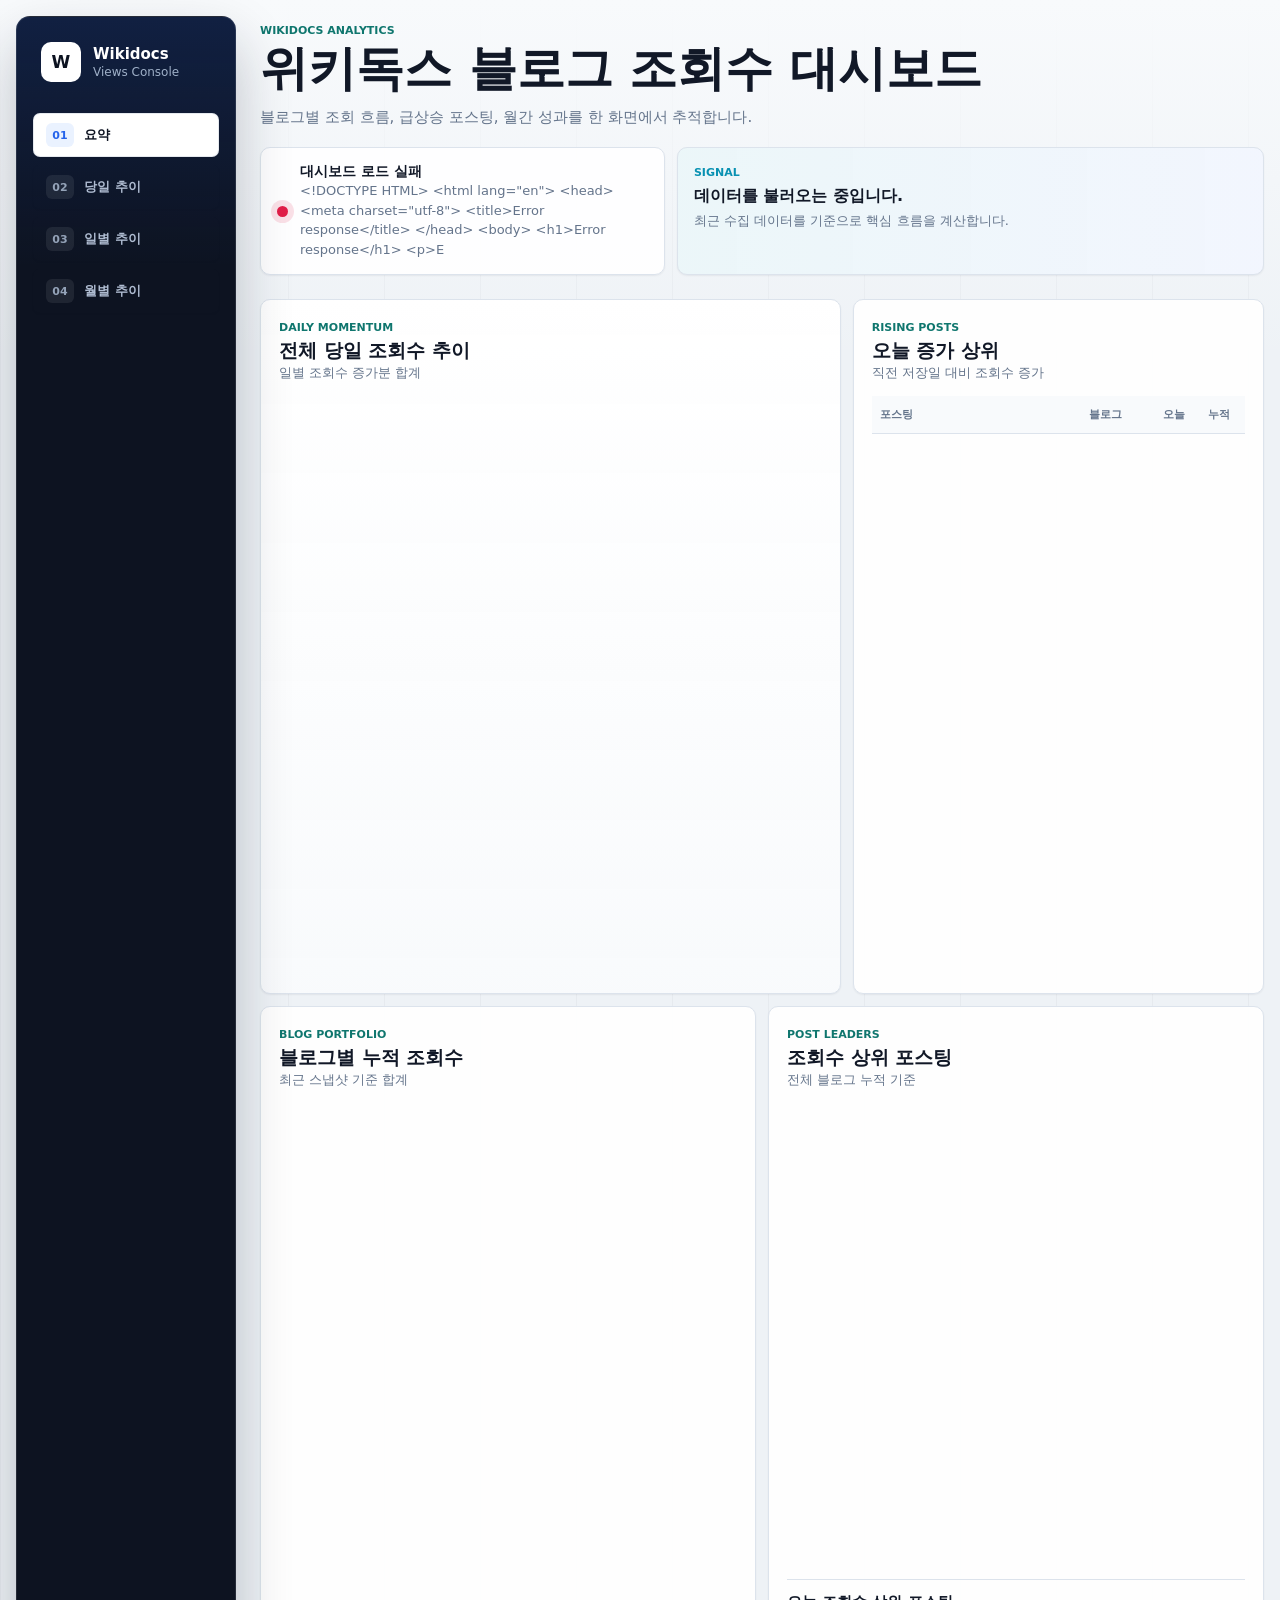
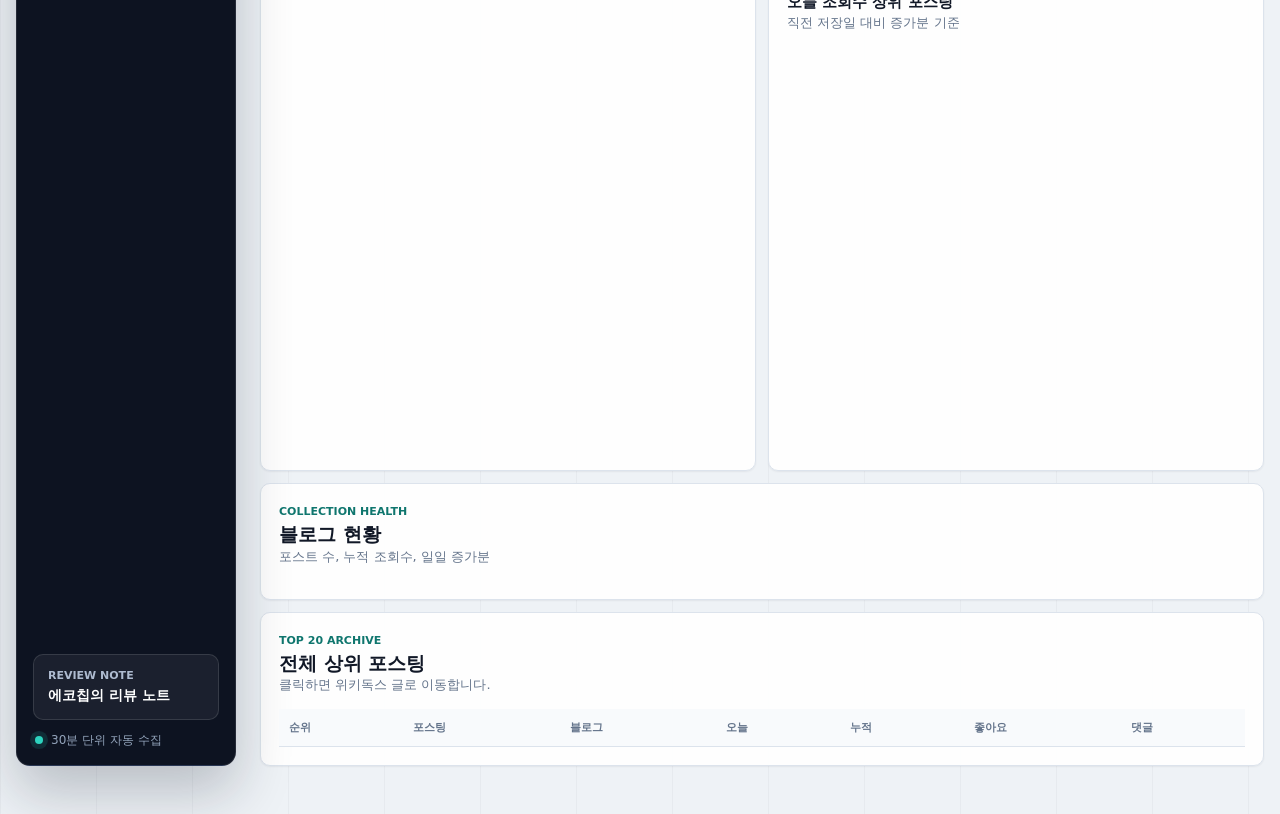
==== commit 40132518: "Redesign dashboard interface from scratch" ====
--- a/static/index.html
+++ b/static/index.html
@@ -7,258 +7,308 @@
     <link rel="stylesheet" href="styles.css" />
   </head>
   <body>
-    <header class="topbar">
-      <div class="topbar-inner">
-        <div class="brand-block">
-          <p class="eyebrow">Wikidocs Analytics</p>
-          <h1>위키독스 블로그 조회수 대시보드</h1>
-          <p class="topbar-subtitle">30분 단위 자동 수집 데이터로 블로그 성과와 포스팅 반응을 추적합니다.</p>
+    <div class="app-shell">
+      <aside class="side-rail">
+        <a class="rail-brand" href="./" aria-label="위키독스 블로그 조회수 대시보드">
+          <span class="brand-mark">W</span>
+          <span>
+            <strong>Wikidocs</strong>
+            <small>Views Console</small>
+          </span>
+        </a>
+
+        <nav class="tabs" aria-label="대시보드 보기">
+          <button class="tab-button active" type="button" data-tab="overviewTab">
+            <span class="tab-icon">01</span>
+            <span>요약</span>
+          </button>
+          <button class="tab-button" type="button" data-tab="todayTab">
+            <span class="tab-icon">02</span>
+            <span>당일 추이</span>
+          </button>
+          <button class="tab-button" type="button" data-tab="dailyTab">
+            <span class="tab-icon">03</span>
+            <span>일별 추이</span>
+          </button>
+          <button class="tab-button" type="button" data-tab="monthlyTab">
+            <span class="tab-icon">04</span>
+            <span>월별 추이</span>
+          </button>
+        </nav>
+
+        <a class="review-link" href="review-note/" aria-label="에코칩의 리뷰 노트로 이동">
+          <span>Review Note</span>
+          <strong>에코칩의 리뷰 노트</strong>
+        </a>
+
+        <div class="rail-footer">
+          <span class="rail-pulse"></span>
+          <span>30분 단위 자동 수집</span>
         </div>
-        <div class="topbar-right">
-          <a class="nav-link" href="review-note/" aria-label="에코칩의 리뷰 노트로 이동">
-            <span class="nav-link-icon" aria-hidden="true">↗</span>
-            <span>리뷰 노트</span>
-          </a>
-          <div class="actions">
-            <label class="page-limit">
-              <span>페이지 제한</span>
-              <input id="maxPagesInput" type="number" min="0" value="0" />
-            </label>
-            <button id="syncCatalogBtn" class="secondary" type="button">글 목록 동기화</button>
-            <button id="collectBtn" type="button">실시간 수집</button>
+      </aside>
+
+      <main class="workspace">
+        <header class="command-bar">
+          <div class="title-block">
+            <p class="eyebrow">Wikidocs Analytics</p>
+            <h1>위키독스 블로그 조회수 대시보드</h1>
+            <p>블로그별 조회 흐름, 급상승 포스팅, 월간 성과를 한 화면에서 추적합니다.</p>
           </div>
-        </div>
-      </div>
-    </header>
-
-    <main class="layout">
-      <section class="status-row">
-        <div class="status-card">
-          <span class="status-dot" id="statusDot"></span>
-          <div>
-            <strong id="jobMessage">대기 중</strong>
-            <p id="snapshotInfo">스냅샷 정보를 불러오는 중입니다.</p>
-          </div>
-        </div>
-        <div class="import-box">
-          <input id="csvInput" type="file" accept=".csv" />
-          <button id="importCsvBtn" class="secondary" type="button">CSV 가져오기</button>
-        </div>
-      </section>
-
-      <section class="metrics" id="metrics"></section>
-
-      <nav class="tabs" aria-label="대시보드 보기">
-        <button class="tab-button active" type="button" data-tab="overviewTab">요약</button>
-        <button class="tab-button" type="button" data-tab="todayTab">당일 추이</button>
-        <button class="tab-button" type="button" data-tab="dailyTab">일별 추이</button>
-        <button class="tab-button" type="button" data-tab="monthlyTab">월별 추이</button>
-      </nav>
-
-      <section id="overviewTab" class="tab-panel active">
-        <section class="panel-grid">
-          <article class="panel wide">
-            <div class="panel-head">
-              <div>
-                <h2>블로그별 누적 조회수</h2>
-                <p>최근 스냅샷 기준 합계</p>
-              </div>
+
+          <div class="command-stack">
+            <div class="actions">
+              <label class="page-limit">
+                <span>페이지 제한</span>
+                <input id="maxPagesInput" type="number" min="0" value="0" />
+              </label>
+              <button id="syncCatalogBtn" class="secondary" type="button">글 목록 동기화</button>
+              <button id="collectBtn" type="button">실시간 수집</button>
             </div>
-            <canvas id="blogBarChart" height="260"></canvas>
-          </article>
-
-          <article class="panel">
-            <div class="panel-head">
-              <div>
-                <h2>전체 당일 조회수 추이</h2>
-                <p>일별 조회수 증가분 합계</p>
-              </div>
-            </div>
-            <canvas id="dailyLineChart" height="260"></canvas>
-          </article>
-        </section>
-
-        <section class="panel">
-          <div class="panel-head">
-            <div>
-              <h2>블로그 현황</h2>
-              <p>포스트 수, 누적 조회수, 일일 증가분</p>
+            <div class="import-box">
+              <input id="csvInput" type="file" accept=".csv" />
+              <button id="importCsvBtn" class="secondary" type="button">CSV 가져오기</button>
             </div>
           </div>
-          <div class="blog-grid" id="blogGrid"></div>
-        </section>
-
-        <section class="panel-grid">
-          <article class="panel">
-            <div class="panel-head">
-              <div>
-                <h2>조회수 상위 포스팅</h2>
-                <p>전체 블로그 누적 기준</p>
-              </div>
-            </div>
-            <canvas id="topPostsChart" height="300"></canvas>
-            <div class="chart-divider"></div>
-            <div class="panel-subhead">
-              <h3>오늘 조회수 상위 포스팅</h3>
-              <p>직전 저장일 대비 증가분 기준</p>
-            </div>
-            <canvas id="topDailyPostsChart" height="300"></canvas>
-          </article>
-
-          <article class="panel">
-            <div class="panel-head">
-              <div>
-                <h2>오늘 증가 상위</h2>
-                <p>이전 스냅샷 대비</p>
-              </div>
-            </div>
-            <div class="table-wrap">
-              <table class="compact-table">
-                <thead>
-                  <tr>
-                    <th>포스팅</th>
-                    <th>블로그</th>
-                    <th>오늘</th>
-                    <th>누적</th>
-                  </tr>
-                </thead>
-                <tbody id="dailyTopRows"></tbody>
-              </table>
+        </header>
+
+        <section class="overview-strip">
+          <article class="status-card">
+            <span class="status-dot" id="statusDot"></span>
+            <div>
+              <strong id="jobMessage">대기 중</strong>
+              <p id="snapshotInfo">스냅샷 정보를 불러오는 중입니다.</p>
             </div>
           </article>
-        </section>
-
-        <section class="panel">
-          <div class="panel-head">
-            <div>
-              <h2>전체 상위 포스팅</h2>
-              <p>클릭하면 위키독스 글로 이동합니다.</p>
-            </div>
-          </div>
-          <div class="table-wrap">
-            <table>
-              <thead>
-                <tr>
-                  <th>순위</th>
-                  <th class="wide-col">포스팅</th>
-                  <th>블로그</th>
-                  <th>오늘</th>
-                  <th>누적</th>
-                  <th>좋아요</th>
-                  <th>댓글</th>
-                </tr>
-              </thead>
-              <tbody id="topRows"></tbody>
-            </table>
-          </div>
-        </section>
-      </section>
-
-      <section id="todayTab" class="tab-panel">
-        <section class="notice">
-          <strong>당일 30분 단위 추이</strong>
-          <p id="todayTrendNote">오늘 수집된 30분 단위 스냅샷을 기준으로 표시합니다.</p>
-        </section>
-
-        <section class="panel full">
-          <div class="panel-head">
-            <div>
-              <h2>블로그별 당일 조회수 추이</h2>
-              <p>x축은 수집 시각, y축은 당일 조회수입니다. 굵은 선은 전체 블로그 합계입니다.</p>
-            </div>
-          </div>
-          <canvas id="todayViewsByBlogChart" height="430"></canvas>
-        </section>
-
-        <section class="panel full">
-          <div class="panel-head">
-            <div>
-              <h2>블로그별 30분 구간 증가분</h2>
-              <p>x축은 수집 시각, y축은 직전 스냅샷 대비 증가분입니다.</p>
-            </div>
-          </div>
-          <canvas id="todayIntervalViewsByBlogChart" height="430"></canvas>
-        </section>
-      </section>
-
-      <section id="dailyTab" class="tab-panel">
-        <section class="notice">
-          <strong>저장 방식</strong>
-          <p id="historyNote">저장된 스냅샷 기준으로 일별 그래프를 구성합니다.</p>
-          <p id="csvNote"></p>
-        </section>
-
-        <section class="panel full">
-          <div class="panel-head">
-            <div>
-              <h2>블로그별 일단위 조회수</h2>
-              <p>x축은 날짜, y축은 조회수입니다. 굵은 선은 전체 블로그 합계입니다.</p>
-            </div>
-          </div>
-          <canvas id="dailyViewsByBlogChart" height="430"></canvas>
-        </section>
-
-        <section class="panel full">
-          <div class="panel-head">
-            <div>
-              <h2>블로그별 일단위 누적 조회수</h2>
-              <p>x축은 날짜, y축은 누적 조회수입니다. 굵은 선은 전체 블로그 누적 합계입니다.</p>
-            </div>
-          </div>
-          <canvas id="cumulativeViewsByBlogChart" height="430"></canvas>
-        </section>
-      </section>
-
-      <section id="monthlyTab" class="tab-panel">
-        <section class="notice">
-          <strong>당월 누적 조회수</strong>
-          <p id="monthNote">이번 달 누적 조회수는 오늘 실시간 스냅샷까지 포함합니다.</p>
-        </section>
-
-        <section class="panel-grid">
-          <article class="panel wide">
-            <div class="panel-head">
-              <div>
-                <h2>월별 조회수</h2>
-                <p>x축은 날짜(월), y축은 조회수입니다.</p>
-              </div>
-            </div>
-            <canvas id="monthlyViewsChart" height="320"></canvas>
+
+          <article class="insight-card">
+            <span class="insight-label">Signal</span>
+            <strong id="insightTitle">데이터를 불러오는 중입니다.</strong>
+            <p id="insightBody">최근 수집 데이터를 기준으로 핵심 흐름을 계산합니다.</p>
           </article>
-
-          <article class="panel">
-            <div class="panel-head">
-              <div>
-                <h2>당월 블로그별 조회수</h2>
-                <p>이번 달 증가분 기준</p>
-              </div>
-            </div>
-            <canvas id="currentMonthBlogChart" height="320"></canvas>
-          </article>
-        </section>
-
-        <section class="panel">
-          <div class="panel-head">
-            <div>
-              <h2>당월 블로그별 순위</h2>
-              <p>실시간 기준 월 누적 조회수</p>
-            </div>
-          </div>
-          <div class="table-wrap">
-            <table class="compact-table month-table">
-              <thead>
-                <tr>
-                  <th>블로그</th>
-                  <th>당월</th>
-                  <th>누적</th>
-                </tr>
-              </thead>
-              <tbody id="currentMonthRows"></tbody>
-            </table>
-          </div>
-        </section>
-      </section>
-    </main>
+        </section>
+
+        <section class="metrics" id="metrics"></section>
+
+        <section id="overviewTab" class="tab-panel active">
+          <section class="dashboard-grid">
+            <article class="panel panel-primary span-7">
+              <div class="panel-head">
+                <div>
+                  <span class="section-kicker">Daily Momentum</span>
+                  <h2>전체 당일 조회수 추이</h2>
+                  <p>일별 조회수 증가분 합계</p>
+                </div>
+              </div>
+              <canvas id="dailyLineChart" height="320"></canvas>
+            </article>
+
+            <article class="panel attention-panel span-5">
+              <div class="panel-head">
+                <div>
+                  <span class="section-kicker">Rising Posts</span>
+                  <h2>오늘 증가 상위</h2>
+                  <p>직전 저장일 대비 조회수 증가</p>
+                </div>
+              </div>
+              <div class="table-wrap">
+                <table class="compact-table">
+                  <thead>
+                    <tr>
+                      <th>포스팅</th>
+                      <th>블로그</th>
+                      <th>오늘</th>
+                      <th>누적</th>
+                    </tr>
+                  </thead>
+                  <tbody id="dailyTopRows"></tbody>
+                </table>
+              </div>
+            </article>
+
+            <article class="panel span-6">
+              <div class="panel-head">
+                <div>
+                  <span class="section-kicker">Blog Portfolio</span>
+                  <h2>블로그별 누적 조회수</h2>
+                  <p>최근 스냅샷 기준 합계</p>
+                </div>
+              </div>
+              <canvas id="blogBarChart" height="300"></canvas>
+            </article>
+
+            <article class="panel span-6">
+              <div class="panel-head">
+                <div>
+                  <span class="section-kicker">Post Leaders</span>
+                  <h2>조회수 상위 포스팅</h2>
+                  <p>전체 블로그 누적 기준</p>
+                </div>
+              </div>
+              <canvas id="topPostsChart" height="300"></canvas>
+              <div class="chart-divider"></div>
+              <div class="panel-subhead">
+                <h3>오늘 조회수 상위 포스팅</h3>
+                <p>직전 저장일 대비 증가분 기준</p>
+              </div>
+              <canvas id="topDailyPostsChart" height="270"></canvas>
+            </article>
+
+            <article class="panel span-12">
+              <div class="panel-head">
+                <div>
+                  <span class="section-kicker">Collection Health</span>
+                  <h2>블로그 현황</h2>
+                  <p>포스트 수, 누적 조회수, 일일 증가분</p>
+                </div>
+              </div>
+              <div class="blog-grid" id="blogGrid"></div>
+            </article>
+
+            <article class="panel span-12">
+              <div class="panel-head">
+                <div>
+                  <span class="section-kicker">Top 20 Archive</span>
+                  <h2>전체 상위 포스팅</h2>
+                  <p>클릭하면 위키독스 글로 이동합니다.</p>
+                </div>
+              </div>
+              <div class="table-wrap">
+                <table>
+                  <thead>
+                    <tr>
+                      <th>순위</th>
+                      <th class="wide-col">포스팅</th>
+                      <th>블로그</th>
+                      <th>오늘</th>
+                      <th>누적</th>
+                      <th>좋아요</th>
+                      <th>댓글</th>
+                    </tr>
+                  </thead>
+                  <tbody id="topRows"></tbody>
+                </table>
+              </div>
+            </article>
+          </section>
+        </section>
+
+        <section id="todayTab" class="tab-panel">
+          <section class="notice">
+            <strong>당일 30분 단위 추이</strong>
+            <p id="todayTrendNote">오늘 수집된 30분 단위 스냅샷을 기준으로 표시합니다.</p>
+          </section>
+
+          <section class="dashboard-grid">
+            <article class="panel panel-primary span-12">
+              <div class="panel-head">
+                <div>
+                  <span class="section-kicker">Intraday View Curve</span>
+                  <h2>블로그별 당일 조회수 추이</h2>
+                  <p>x축은 수집 시각, y축은 당일 조회수입니다. 굵은 선은 전체 블로그 합계입니다.</p>
+                </div>
+              </div>
+              <canvas id="todayViewsByBlogChart" height="430"></canvas>
+            </article>
+
+            <article class="panel span-12">
+              <div class="panel-head">
+                <div>
+                  <span class="section-kicker">30 Minute Delta</span>
+                  <h2>블로그별 30분 구간 증가분</h2>
+                  <p>x축은 수집 시각, y축은 직전 스냅샷 대비 증가분입니다.</p>
+                </div>
+              </div>
+              <canvas id="todayIntervalViewsByBlogChart" height="430"></canvas>
+            </article>
+          </section>
+        </section>
+
+        <section id="dailyTab" class="tab-panel">
+          <section class="notice">
+            <strong>저장 방식</strong>
+            <p id="historyNote">저장된 스냅샷 기준으로 일별 그래프를 구성합니다.</p>
+            <p id="csvNote"></p>
+          </section>
+
+          <section class="dashboard-grid">
+            <article class="panel panel-primary span-12">
+              <div class="panel-head">
+                <div>
+                  <span class="section-kicker">Daily Views</span>
+                  <h2>블로그별 일단위 조회수</h2>
+                  <p>x축은 날짜, y축은 조회수입니다. 굵은 선은 전체 블로그 합계입니다.</p>
+                </div>
+              </div>
+              <canvas id="dailyViewsByBlogChart" height="430"></canvas>
+            </article>
+
+            <article class="panel span-12">
+              <div class="panel-head">
+                <div>
+                  <span class="section-kicker">Cumulative Curve</span>
+                  <h2>블로그별 일단위 누적 조회수</h2>
+                  <p>x축은 날짜, y축은 누적 조회수입니다. 굵은 선은 전체 블로그 누적 합계입니다.</p>
+                </div>
+              </div>
+              <canvas id="cumulativeViewsByBlogChart" height="430"></canvas>
+            </article>
+          </section>
+        </section>
+
+        <section id="monthlyTab" class="tab-panel">
+          <section class="notice">
+            <strong>당월 누적 조회수</strong>
+            <p id="monthNote">이번 달 누적 조회수는 오늘 실시간 스냅샷까지 포함합니다.</p>
+          </section>
+
+          <section class="dashboard-grid">
+            <article class="panel panel-primary span-7">
+              <div class="panel-head">
+                <div>
+                  <span class="section-kicker">Monthly Bars</span>
+                  <h2>월별 조회수</h2>
+                  <p>x축은 날짜(월), y축은 조회수입니다.</p>
+                </div>
+              </div>
+              <canvas id="monthlyViewsChart" height="340"></canvas>
+            </article>
+
+            <article class="panel span-5">
+              <div class="panel-head">
+                <div>
+                  <span class="section-kicker">This Month</span>
+                  <h2>당월 블로그별 조회수</h2>
+                  <p>이번 달 증가분 기준</p>
+                </div>
+              </div>
+              <canvas id="currentMonthBlogChart" height="340"></canvas>
+            </article>
+
+            <article class="panel span-12">
+              <div class="panel-head">
+                <div>
+                  <span class="section-kicker">Monthly Ranking</span>
+                  <h2>당월 블로그별 순위</h2>
+                  <p>실시간 기준 월 누적 조회수</p>
+                </div>
+              </div>
+              <div class="table-wrap">
+                <table class="compact-table month-table">
+                  <thead>
+                    <tr>
+                      <th>블로그</th>
+                      <th>당월</th>
+                      <th>누적</th>
+                    </tr>
+                  </thead>
+                  <tbody id="currentMonthRows"></tbody>
+                </table>
+              </div>
+            </article>
+          </section>
+        </section>
+      </main>
+    </div>
 
     <script src="app.js"></script>
   </body>
--- a/static/styles.css
+++ b/static/styles.css
@@ -1,32 +1,25 @@
 :root {
-  --background: #f8fafc;
-  --foreground: #0f172a;
-  --card: #ffffff;
-  --card-foreground: #0f172a;
-  --popover: #ffffff;
-  --primary: #111827;
-  --primary-foreground: #ffffff;
-  --secondary: #f1f5f9;
-  --secondary-foreground: #172033;
-  --muted: #f1f5f9;
-  --muted-foreground: #64748b;
-  --accent: #e0f2fe;
-  --accent-foreground: #075985;
-  --success: #0f766e;
-  --warning: #b45309;
-  --destructive: #e11d48;
-  --border: #e2e8f0;
-  --input: #d8e1ec;
-  --ring: #2563eb;
-  --chart-1: #2563eb;
-  --chart-2: #0f766e;
-  --chart-3: #b45309;
-  --chart-4: #be123c;
-  --chart-5: #64748b;
-  --radius: 8px;
-  --container: 1360px;
-  --shadow-sm: 0 1px 2px rgba(15, 23, 42, 0.05);
-  --shadow-md: 0 16px 36px rgba(15, 23, 42, 0.08);
+  --bg: #eef2f6;
+  --canvas: #f7f9fc;
+  --ink: #111827;
+  --ink-soft: #334155;
+  --muted: #64748b;
+  --line: #dce3ec;
+  --panel: rgba(255, 255, 255, 0.94);
+  --panel-solid: #ffffff;
+  --rail: #0d1321;
+  --rail-soft: #151d2e;
+  --rail-line: rgba(255, 255, 255, 0.1);
+  --blue: #2563eb;
+  --cyan: #0891b2;
+  --teal: #0f766e;
+  --gold: #b7791f;
+  --red: #e11d48;
+  --radius: 10px;
+  --radius-sm: 7px;
+  --shadow: 0 18px 42px rgba(15, 23, 42, 0.08);
+  --shadow-soft: 0 1px 2px rgba(15, 23, 42, 0.06);
+  --container: 1480px;
 }
 
 * {
@@ -35,16 +28,17 @@
 
 html {
   min-width: 320px;
-  background: var(--background);
+  background: var(--bg);
 }
 
 body {
+  min-width: 320px;
   margin: 0;
-  min-width: 320px;
   background:
-    linear-gradient(180deg, rgba(241, 245, 249, 0.78) 0, rgba(248, 250, 252, 0) 320px),
-    var(--background);
-  color: var(--foreground);
+    linear-gradient(180deg, #f8fafc 0, rgba(248, 250, 252, 0) 360px),
+    repeating-linear-gradient(90deg, rgba(15, 23, 42, 0.035) 0, rgba(15, 23, 42, 0.035) 1px, transparent 1px, transparent 96px),
+    var(--bg);
+  color: var(--ink);
   font-family:
     Pretendard,
     Inter,
@@ -65,7 +59,7 @@
 }
 
 a {
-  color: var(--chart-1);
+  color: var(--blue);
   text-decoration: none;
 }
 
@@ -74,136 +68,244 @@
   text-underline-offset: 3px;
 }
 
-.topbar {
+.app-shell {
+  display: grid;
+  grid-template-columns: 248px minmax(0, 1fr);
+  gap: 24px;
+  width: min(var(--container), calc(100% - 32px));
+  margin: 0 auto;
+  padding: 16px 0 48px;
+}
+
+.side-rail {
   position: sticky;
-  top: 0;
-  z-index: 10;
-  border-bottom: 1px solid rgba(226, 232, 240, 0.92);
-  background: rgba(248, 250, 252, 0.86);
-  backdrop-filter: blur(14px);
-}
-
-.topbar-inner {
+  top: 16px;
+  display: flex;
+  flex-direction: column;
+  min-height: calc(100vh - 32px);
+  padding: 16px;
+  border: 1px solid var(--rail-line);
+  border-radius: 14px;
+  background:
+    linear-gradient(180deg, rgba(37, 99, 235, 0.16), rgba(13, 19, 33, 0) 250px),
+    var(--rail);
+  color: #f8fafc;
+  box-shadow: 0 26px 56px rgba(15, 23, 42, 0.24);
+}
+
+.rail-brand {
   display: flex;
   align-items: center;
-  justify-content: space-between;
-  gap: 24px;
-  width: min(var(--container), calc(100% - 40px));
-  margin: 0 auto;
-  padding: 19px 0;
-}
-
-.brand-block {
-  min-width: 280px;
-}
-
-.eyebrow {
-  margin-bottom: 6px;
-  color: var(--success);
+  gap: 12px;
+  min-height: 58px;
+  padding: 8px;
+  color: #ffffff;
+}
+
+.rail-brand:hover {
+  text-decoration: none;
+}
+
+.brand-mark {
+  display: grid;
+  width: 40px;
+  height: 40px;
+  place-items: center;
+  border: 1px solid rgba(255, 255, 255, 0.18);
+  border-radius: 10px;
+  background: #ffffff;
+  color: var(--rail);
+  font-size: 17px;
+  font-weight: 900;
+}
+
+.rail-brand strong,
+.rail-brand small {
+  display: block;
+}
+
+.rail-brand strong {
+  font-size: 15px;
+  font-weight: 850;
+}
+
+.rail-brand small {
+  margin-top: 2px;
+  color: #9fb0c8;
+  font-size: 12px;
+}
+
+.tabs {
+  display: grid;
+  gap: 8px;
+  margin-top: 22px;
+}
+
+.tab-button {
+  display: flex;
+  align-items: center;
+  gap: 10px;
+  min-height: 44px;
+  padding: 0 12px;
+  border: 1px solid transparent;
+  border-radius: var(--radius-sm);
+  background: transparent;
+  color: #aebbd0;
+  font: inherit;
+  font-size: 13px;
+  font-weight: 780;
+  text-align: left;
+  cursor: pointer;
+}
+
+.tab-button:hover {
+  border-color: rgba(255, 255, 255, 0.12);
+  background: rgba(255, 255, 255, 0.06);
+  color: #ffffff;
+}
+
+.tab-button.active {
+  border-color: rgba(148, 163, 184, 0.24);
+  background: #ffffff;
+  color: var(--rail);
+}
+
+.tab-icon {
+  display: inline-grid;
+  width: 28px;
+  height: 24px;
+  place-items: center;
+  border-radius: 6px;
+  background: rgba(255, 255, 255, 0.08);
+  color: #94a3b8;
+  font-size: 11px;
+  font-weight: 850;
+}
+
+.tab-button.active .tab-icon {
+  background: #eaf2ff;
+  color: var(--blue);
+}
+
+.review-link {
+  display: grid;
+  gap: 4px;
+  margin-top: auto;
+  padding: 14px;
+  border: 1px solid rgba(255, 255, 255, 0.12);
+  border-radius: var(--radius);
+  background: rgba(255, 255, 255, 0.06);
+  color: #ffffff;
+}
+
+.review-link:hover {
+  border-color: rgba(255, 255, 255, 0.22);
+  background: rgba(255, 255, 255, 0.1);
+  text-decoration: none;
+}
+
+.review-link span {
+  color: #aebbd0;
   font-size: 11px;
   font-weight: 800;
+  text-transform: uppercase;
+}
+
+.review-link strong {
+  font-size: 14px;
+  line-height: 1.35;
+}
+
+.rail-footer {
+  display: flex;
+  align-items: center;
+  gap: 8px;
+  margin-top: 12px;
+  padding: 0 2px;
+  color: #93a4bb;
+  font-size: 12px;
+}
+
+.rail-pulse {
+  width: 8px;
+  height: 8px;
+  border-radius: 50%;
+  background: #2dd4bf;
+  box-shadow: 0 0 0 5px rgba(45, 212, 191, 0.13);
+}
+
+.workspace {
+  min-width: 0;
+}
+
+.command-bar {
+  display: grid;
+  grid-template-columns: minmax(0, 1fr) auto;
+  gap: 22px;
+  align-items: start;
+  padding: 8px 0 18px;
+}
+
+.eyebrow,
+.section-kicker {
+  color: var(--teal);
+  font-size: 11px;
+  font-weight: 900;
   letter-spacing: 0;
   text-transform: uppercase;
 }
 
+.title-block {
+  max-width: 760px;
+}
+
 h1 {
-  color: var(--foreground);
-  font-size: clamp(24px, 2.4vw, 32px);
-  font-weight: 800;
-  line-height: 1.14;
+  margin-top: 6px;
+  color: var(--ink);
+  font-size: clamp(30px, 4vw, 48px);
+  font-weight: 900;
+  line-height: 1.06;
   word-break: keep-all;
 }
 
-.topbar-subtitle {
-  margin-top: 8px;
-  color: var(--muted-foreground);
-  font-size: 14px;
+.title-block p:not(.eyebrow) {
+  margin-top: 12px;
+  color: var(--muted);
+  font-size: 15px;
   line-height: 1.55;
   word-break: keep-all;
 }
 
-h2 {
-  color: var(--card-foreground);
-  font-size: 17px;
-  font-weight: 750;
-  line-height: 1.35;
-}
-
-h3 {
-  color: var(--card-foreground);
-  font-size: 15px;
-  font-weight: 750;
-  line-height: 1.4;
+.command-stack {
+  display: grid;
+  justify-items: end;
+  gap: 10px;
 }
 
 .actions,
-.topbar-right,
-.status-row,
 .import-box {
   display: flex;
   align-items: center;
-  gap: 10px;
-}
-
-.topbar-right {
-  justify-content: flex-end;
-  flex-wrap: wrap;
-}
-
-.nav-link,
+  gap: 8px;
+}
+
 button,
 .page-limit input,
 #csvInput {
   min-height: 38px;
-  border: 1px solid var(--input);
-  border-radius: var(--radius);
-  box-shadow: var(--shadow-sm);
-  transition:
-    border-color 160ms ease,
-    background-color 160ms ease,
-    box-shadow 160ms ease,
-    transform 160ms ease;
-}
-
-.nav-link {
-  display: inline-flex;
-  align-items: center;
-  gap: 8px;
-  padding: 0 12px;
-  background: var(--card);
-  color: var(--secondary-foreground);
-  font-size: 13px;
-  font-weight: 750;
-}
-
-.nav-link:hover,
-button.secondary:hover {
-  border-color: rgba(37, 99, 235, 0.34);
-  background: #f8fbff;
-  color: var(--chart-1);
-  text-decoration: none;
-}
-
-.nav-link-icon {
-  display: inline-grid;
-  width: 20px;
-  height: 20px;
-  place-items: center;
-  border-radius: 999px;
-  background: var(--secondary);
-  color: var(--chart-1);
-  font-size: 13px;
-  line-height: 1;
+  border: 1px solid var(--line);
+  border-radius: var(--radius-sm);
+  box-shadow: var(--shadow-soft);
 }
 
 button {
   padding: 0 14px;
-  border-color: var(--primary);
-  background: var(--primary);
-  color: var(--primary-foreground);
+  border-color: #0f172a;
+  background: #0f172a;
+  color: #ffffff;
   font: inherit;
   font-size: 13px;
-  font-weight: 750;
+  font-weight: 850;
   cursor: pointer;
 }
 
@@ -211,24 +313,28 @@
   background: #020617;
 }
 
+button.secondary {
+  border-color: var(--line);
+  background: #ffffff;
+  color: var(--ink);
+}
+
+button.secondary:hover {
+  border-color: #b9c5d4;
+  background: #f8fafc;
+}
+
 button:focus-visible,
-.nav-link:focus-visible,
 .page-limit input:focus-visible,
-#csvInput:focus-visible {
+#csvInput:focus-visible,
+a:focus-visible {
   outline: 0;
-  border-color: var(--ring);
-  box-shadow: 0 0 0 3px rgba(37, 99, 235, 0.16);
-}
-
-button.secondary {
-  border-color: var(--input);
-  background: var(--card);
-  color: var(--secondary-foreground);
+  box-shadow: 0 0 0 3px rgba(37, 99, 235, 0.18);
 }
 
 button:disabled {
   cursor: wait;
-  opacity: 0.62;
+  opacity: 0.58;
 }
 
 body.static-mode .actions,
@@ -239,171 +345,193 @@
 .page-limit {
   display: grid;
   gap: 4px;
-  color: var(--muted-foreground);
+  color: var(--muted);
   font-size: 11px;
-  font-weight: 750;
+  font-weight: 800;
 }
 
 .page-limit input {
   width: 92px;
   padding: 0 10px;
-  background: var(--card);
-  color: var(--foreground);
+  background: #ffffff;
+  color: var(--ink);
   font: inherit;
 }
 
-.layout {
-  width: min(var(--container), calc(100% - 40px));
-  margin: 18px auto 48px;
-}
-
-.status-row {
-  justify-content: space-between;
-  margin-bottom: 14px;
+#csvInput {
+  max-width: 230px;
+  padding: 8px;
+  background: #ffffff;
+  color: var(--ink);
+}
+
+.overview-strip {
+  display: grid;
+  grid-template-columns: minmax(280px, 1fr) minmax(320px, 1.45fr);
+  gap: 12px;
+  margin-bottom: 12px;
 }
 
 .status-card,
+.insight-card,
 .panel,
 .metric-card {
-  border: 1px solid var(--border);
+  border: 1px solid var(--line);
   border-radius: var(--radius);
-  background: rgba(255, 255, 255, 0.92);
-  box-shadow: var(--shadow-sm);
+  background: var(--panel);
+  box-shadow: var(--shadow-soft);
 }
 
 .status-card {
   display: flex;
   align-items: center;
-  min-height: 58px;
-  padding: 12px 14px;
+  min-height: 74px;
+  padding: 15px 16px;
 }
 
 .status-card strong {
+  display: block;
+  color: var(--ink);
   font-size: 14px;
-  font-weight: 800;
+  font-weight: 900;
 }
 
 .status-card p,
+.metric-card p,
 .panel-head p,
-.metric-card p,
-.blog-card p {
-  color: var(--muted-foreground);
+.blog-card p,
+.insight-card p,
+.panel-subhead p {
+  color: var(--muted);
   font-size: 13px;
   line-height: 1.5;
 }
 
 .status-dot {
   flex: 0 0 auto;
-  width: 10px;
-  height: 10px;
+  width: 11px;
+  height: 11px;
   margin-right: 12px;
   border-radius: 50%;
-  background: var(--success);
-  box-shadow: 0 0 0 5px rgba(15, 118, 110, 0.12);
+  background: var(--teal);
+  box-shadow: 0 0 0 6px rgba(15, 118, 110, 0.12);
 }
 
 .status-dot.running {
-  background: var(--warning);
-  box-shadow: 0 0 0 5px rgba(180, 83, 9, 0.13);
+  background: var(--gold);
+  box-shadow: 0 0 0 6px rgba(183, 121, 31, 0.13);
 }
 
 .status-dot.error {
-  background: var(--destructive);
-  box-shadow: 0 0 0 5px rgba(225, 29, 72, 0.12);
-}
-
-#csvInput {
-  max-width: 230px;
-  padding: 8px;
-  background: var(--card);
-  color: var(--foreground);
+  background: var(--red);
+  box-shadow: 0 0 0 6px rgba(225, 29, 72, 0.13);
+}
+
+.insight-card {
+  min-height: 74px;
+  padding: 15px 16px;
+  background:
+    linear-gradient(90deg, rgba(8, 145, 178, 0.08), rgba(37, 99, 235, 0.06)),
+    var(--panel-solid);
+}
+
+.insight-label {
+  display: inline-block;
+  margin-bottom: 6px;
+  color: var(--cyan);
+  font-size: 11px;
+  font-weight: 900;
+  text-transform: uppercase;
+}
+
+.insight-card strong {
+  display: block;
+  color: var(--ink);
+  font-size: 16px;
+  line-height: 1.35;
+}
+
+.insight-card p {
+  margin-top: 4px;
 }
 
 .metrics {
   display: grid;
-  grid-template-columns: repeat(7, minmax(128px, 1fr));
+  grid-template-columns: repeat(12, minmax(0, 1fr));
   gap: 12px;
-  margin-bottom: 16px;
+  margin-bottom: 12px;
 }
 
 .metric-card {
   position: relative;
-  min-height: 112px;
-  padding: 15px;
+  grid-column: span 3;
+  min-height: 128px;
+  padding: 16px;
   overflow: hidden;
-}
-
-.metric-card::before {
+  background: var(--panel-solid);
+}
+
+.metric-card::after {
   position: absolute;
-  top: 0;
-  right: 0;
-  left: 0;
-  height: 3px;
-  background: linear-gradient(90deg, var(--chart-1), var(--chart-2));
+  right: -24px;
+  bottom: -32px;
+  width: 112px;
+  height: 112px;
+  border: 1px solid rgba(37, 99, 235, 0.18);
+  border-radius: 50%;
   content: "";
-  opacity: 0.92;
+}
+
+.metric-card.is-secondary {
+  grid-column: span 4;
+  min-height: 104px;
+  background: rgba(255, 255, 255, 0.86);
+}
+
+.metric-topline {
+  display: flex;
+  align-items: center;
+  justify-content: space-between;
+  gap: 10px;
+}
+
+.metric-icon {
+  display: grid;
+  width: 30px;
+  height: 30px;
+  place-items: center;
+  border-radius: 8px;
+  background: #eef6ff;
+  color: var(--blue);
+  font-size: 12px;
+  font-weight: 900;
+}
+
+.metric-card .accent {
+  color: var(--muted);
+  font-size: 12px;
+  font-weight: 900;
 }
 
 .metric-card strong {
   display: block;
-  margin-top: 11px;
-  color: var(--foreground);
-  font-size: clamp(24px, 2.4vw, 31px);
+  margin-top: 18px;
+  color: var(--ink);
+  font-size: clamp(28px, 3vw, 42px);
   font-variant-numeric: tabular-nums;
-  font-weight: 850;
-  letter-spacing: 0;
-  line-height: 1;
-}
-
-.metric-card .accent {
-  display: inline-flex;
-  align-items: center;
-  height: 22px;
-  padding: 0 8px;
-  border: 1px solid rgba(14, 165, 233, 0.18);
-  border-radius: 999px;
-  background: var(--accent);
-  color: var(--accent-foreground);
-  font-size: 11px;
-  font-weight: 850;
+  font-weight: 950;
+  line-height: 0.98;
+}
+
+.metric-card.is-secondary strong {
+  margin-top: 14px;
+  font-size: clamp(24px, 2.2vw, 32px);
 }
 
 .metric-card p {
   margin-top: 10px;
 }
 
-.tabs {
-  display: inline-flex;
-  gap: 4px;
-  margin: 0 0 16px;
-  padding: 4px;
-  border: 1px solid var(--border);
-  border-radius: calc(var(--radius) + 2px);
-  background: var(--secondary);
-}
-
-.tab-button {
-  min-height: 34px;
-  padding: 0 16px;
-  border: 1px solid transparent;
-  border-radius: 7px;
-  background: transparent;
-  box-shadow: none;
-  color: var(--muted-foreground);
-}
-
-.tab-button:hover {
-  background: rgba(255, 255, 255, 0.72);
-  color: var(--foreground);
-}
-
-.tab-button.active {
-  border-color: var(--border);
-  background: var(--card);
-  color: var(--foreground);
-  box-shadow: var(--shadow-sm);
-}
-
 .tab-panel {
   display: none;
 }
@@ -412,53 +540,45 @@
   display: block;
 }
 
-.notice {
-  margin-bottom: 14px;
-  padding: 14px 16px;
-  border: 1px solid rgba(14, 165, 233, 0.24);
-  border-radius: var(--radius);
-  background: #f0f9ff;
-}
-
-.notice strong {
-  display: block;
-  margin-bottom: 5px;
-  color: var(--accent-foreground);
-  font-size: 14px;
-}
-
-.notice p {
-  color: #416174;
-  font-size: 13px;
-  line-height: 1.55;
-}
-
-.panel-grid {
-  display: grid;
-  grid-template-columns: minmax(0, 1.22fr) minmax(0, 1fr);
-  gap: 14px;
-  margin-bottom: 14px;
-}
-
-.panel-grid .wide {
+.dashboard-grid {
+  display: grid;
+  grid-template-columns: repeat(12, minmax(0, 1fr));
+  gap: 12px;
+}
+
+.span-5 {
+  grid-column: span 5;
+}
+
+.span-6 {
+  grid-column: span 6;
+}
+
+.span-7 {
+  grid-column: span 7;
+}
+
+.span-12 {
+  grid-column: span 12;
+}
+
+.panel {
   min-width: 0;
-}
-
-.panel {
-  padding: 16px;
-  margin-bottom: 14px;
+  padding: 18px;
   overflow: hidden;
+}
+
+.panel-primary {
+  background:
+    linear-gradient(180deg, rgba(255, 255, 255, 0.98), rgba(248, 250, 252, 0.94)),
+    var(--panel-solid);
 }
 
 .panel:hover,
 .metric-card:hover,
 .blog-card:hover {
-  border-color: #cbd5e1;
-  box-shadow: var(--shadow-md);
-}
-
-.panel.full {
-  width: 100%;
+  border-color: #c5d0dd;
+  box-shadow: var(--shadow);
 }
 
 .panel-head {
@@ -466,22 +586,33 @@
   align-items: flex-start;
   justify-content: space-between;
   gap: 16px;
-  margin-bottom: 13px;
+  margin-bottom: 14px;
+}
+
+h2 {
+  margin-top: 5px;
+  color: var(--ink);
+  font-size: 19px;
+  font-weight: 900;
+  line-height: 1.25;
+  word-break: keep-all;
+}
+
+h3 {
+  color: var(--ink);
+  font-size: 15px;
+  font-weight: 900;
+  line-height: 1.35;
 }
 
 .panel-subhead {
-  margin: 10px 0 8px;
-}
-
-.panel-subhead p {
-  color: var(--muted-foreground);
-  font-size: 13px;
+  margin: 12px 0 8px;
 }
 
 .chart-divider {
   height: 1px;
   margin: 18px 0 12px;
-  background: var(--border);
+  background: var(--line);
 }
 
 canvas {
@@ -489,36 +620,56 @@
   width: 100%;
 }
 
+.notice {
+  margin-bottom: 12px;
+  padding: 15px 16px;
+  border: 1px solid rgba(8, 145, 178, 0.22);
+  border-radius: var(--radius);
+  background:
+    linear-gradient(90deg, rgba(8, 145, 178, 0.08), rgba(255, 255, 255, 0.86)),
+    var(--panel-solid);
+}
+
+.notice strong {
+  display: block;
+  margin-bottom: 5px;
+  color: #075985;
+  font-size: 14px;
+  font-weight: 900;
+}
+
+.notice p {
+  color: #416174;
+  font-size: 13px;
+  line-height: 1.55;
+}
+
 .blog-grid {
   display: grid;
-  grid-template-columns: repeat(4, minmax(220px, 1fr));
-  gap: 12px;
+  grid-template-columns: repeat(4, minmax(210px, 1fr));
+  gap: 10px;
 }
 
 .blog-card {
-  min-height: 176px;
+  min-height: 160px;
   padding: 14px;
-  border: 1px solid var(--border);
-  border-radius: var(--radius);
-  background: #fbfdff;
-  transition:
-    border-color 160ms ease,
-    box-shadow 160ms ease,
-    transform 160ms ease;
+  border: 1px solid var(--line);
+  border-radius: var(--radius-sm);
+  background: #ffffff;
 }
 
 .blog-card h3 {
-  min-height: 44px;
-  color: var(--foreground);
+  min-height: 42px;
+  color: var(--ink);
   font-size: 16px;
-  font-weight: 800;
-  line-height: 1.35;
+  font-weight: 900;
+  line-height: 1.32;
 }
 
 .blog-stats {
   display: grid;
   grid-template-columns: repeat(3, 1fr);
-  gap: 8px;
+  gap: 7px;
   margin: 12px 0;
 }
 
@@ -527,23 +678,23 @@
   padding: 8px;
   border: 1px solid #e8eef6;
   border-radius: 7px;
-  background: #ffffff;
+  background: #f8fafc;
 }
 
 .blog-stats span {
   display: block;
-  color: var(--muted-foreground);
+  color: var(--muted);
   font-size: 11px;
-  font-weight: 750;
+  font-weight: 850;
 }
 
 .blog-stats strong {
   display: block;
   margin-top: 4px;
-  color: var(--foreground);
-  font-size: 17px;
+  color: var(--ink);
+  font-size: 16px;
   font-variant-numeric: tabular-nums;
-  font-weight: 850;
+  font-weight: 950;
   overflow-wrap: anywhere;
 }
 
@@ -560,7 +711,7 @@
 
 table {
   width: 100%;
-  min-width: 720px;
+  min-width: 760px;
   border-collapse: separate;
   border-spacing: 0;
 }
@@ -570,25 +721,21 @@
   table-layout: fixed;
 }
 
-.compact-table .wide-col {
-  width: 62%;
-}
-
 .compact-table th:nth-child(1),
 .compact-table td:nth-child(1) {
-  width: 62%;
+  width: 56%;
 }
 
 .compact-table th:nth-child(2),
 .compact-table td:nth-child(2) {
-  width: 18%;
+  width: 20%;
 }
 
 .compact-table th:nth-child(3),
 .compact-table td:nth-child(3),
 .compact-table th:nth-child(4),
 .compact-table td:nth-child(4) {
-  width: 10%;
+  width: 12%;
 }
 
 .month-table th:nth-child(1),
@@ -622,27 +769,30 @@
 }
 
 .muted-cell {
-  color: var(--muted-foreground);
+  color: var(--muted);
 }
 
 th,
 td {
   padding: 11px 10px;
-  border-bottom: 1px solid var(--border);
+  border-bottom: 1px solid var(--line);
   text-align: left;
   vertical-align: top;
 }
 
 th {
+  position: sticky;
+  top: 0;
+  z-index: 1;
   background: #f8fafc;
-  color: var(--muted-foreground);
+  color: var(--muted);
   font-size: 11px;
-  font-weight: 850;
-  letter-spacing: 0;
+  font-weight: 950;
+  text-transform: uppercase;
 }
 
 td {
-  color: #1e293b;
+  color: #1f2937;
   font-size: 13px;
   line-height: 1.45;
 }
@@ -652,79 +802,144 @@
 }
 
 td.num {
-  color: var(--foreground);
+  color: var(--ink);
   text-align: right;
   font-variant-numeric: tabular-nums;
-  font-weight: 750;
+  font-weight: 850;
   white-space: nowrap;
 }
 
 .empty {
-  padding: 28px 12px;
-  color: var(--muted-foreground);
+  padding: 32px 12px;
+  color: var(--muted);
   text-align: center;
 }
 
-@media (max-width: 1180px) {
+@media (max-width: 1280px) {
+  .app-shell {
+    grid-template-columns: 220px minmax(0, 1fr);
+  }
+
   .metrics {
-    grid-template-columns: repeat(3, minmax(150px, 1fr));
+    grid-template-columns: repeat(6, minmax(0, 1fr));
+  }
+
+  .metric-card,
+  .metric-card.is-secondary {
+    grid-column: span 2;
   }
 
   .blog-grid {
-    grid-template-columns: repeat(2, minmax(220px, 1fr));
-  }
-}
-
-@media (max-width: 860px) {
-  .topbar-inner,
-  .topbar-right,
-  .status-row,
-  .actions {
-    align-items: stretch;
-    flex-direction: column;
-  }
-
-  .topbar-inner {
+    grid-template-columns: repeat(3, minmax(210px, 1fr));
+  }
+}
+
+@media (max-width: 980px) {
+  .app-shell {
+    display: block;
     width: min(100% - 24px, var(--container));
-    padding: 16px 0;
-  }
-
-  .layout {
-    width: min(100% - 24px, var(--container));
-  }
-
-  .panel-grid,
-  .metrics,
-  .blog-grid {
+  }
+
+  .side-rail {
+    position: static;
+    min-height: auto;
+    margin-bottom: 14px;
+  }
+
+  .tabs {
+    grid-template-columns: repeat(4, minmax(0, 1fr));
+  }
+
+  .tab-button {
+    justify-content: center;
+  }
+
+  .review-link,
+  .rail-footer {
+    display: none;
+  }
+
+  .command-bar {
     grid-template-columns: 1fr;
   }
 
-  .tabs {
-    display: grid;
-    grid-template-columns: repeat(2, minmax(0, 1fr));
-    width: 100%;
-  }
-
-  .tab-button {
-    padding: 0 10px;
-  }
-
+  .command-stack {
+    justify-items: stretch;
+  }
+
+  .actions,
   .import-box {
     align-items: stretch;
     flex-direction: column;
   }
 
+  #csvInput {
+    max-width: none;
+  }
+
+  .overview-strip,
+  .metrics,
+  .dashboard-grid {
+    grid-template-columns: 1fr;
+  }
+
+  .span-5,
+  .span-6,
+  .span-7,
+  .span-12,
+  .metric-card,
+  .metric-card.is-secondary {
+    grid-column: auto;
+  }
+
+  .blog-grid {
+    grid-template-columns: repeat(2, minmax(210px, 1fr));
+  }
+}
+
+@media (max-width: 620px) {
+  .app-shell {
+    width: min(100% - 20px, var(--container));
+    padding-top: 10px;
+  }
+
+  .side-rail {
+    padding: 12px;
+  }
+
+  .rail-brand {
+    min-height: 48px;
+  }
+
+  .tabs {
+    grid-template-columns: repeat(2, minmax(0, 1fr));
+  }
+
+  .tab-button {
+    min-height: 40px;
+    padding: 0 9px;
+  }
+
+  .tab-icon {
+    width: 24px;
+  }
+
   h1 {
-    font-size: 25px;
-  }
-}
-
-@media (max-width: 520px) {
-  .tabs {
+    font-size: 31px;
+  }
+
+  .title-block p:not(.eyebrow) {
+    font-size: 14px;
+  }
+
+  .status-card,
+  .insight-card,
+  .panel,
+  .metric-card {
+    padding: 14px;
+  }
+
+  .blog-grid {
     grid-template-columns: 1fr;
   }
-
-  .metric-card strong {
-    font-size: 28px;
-  }
-}
+}
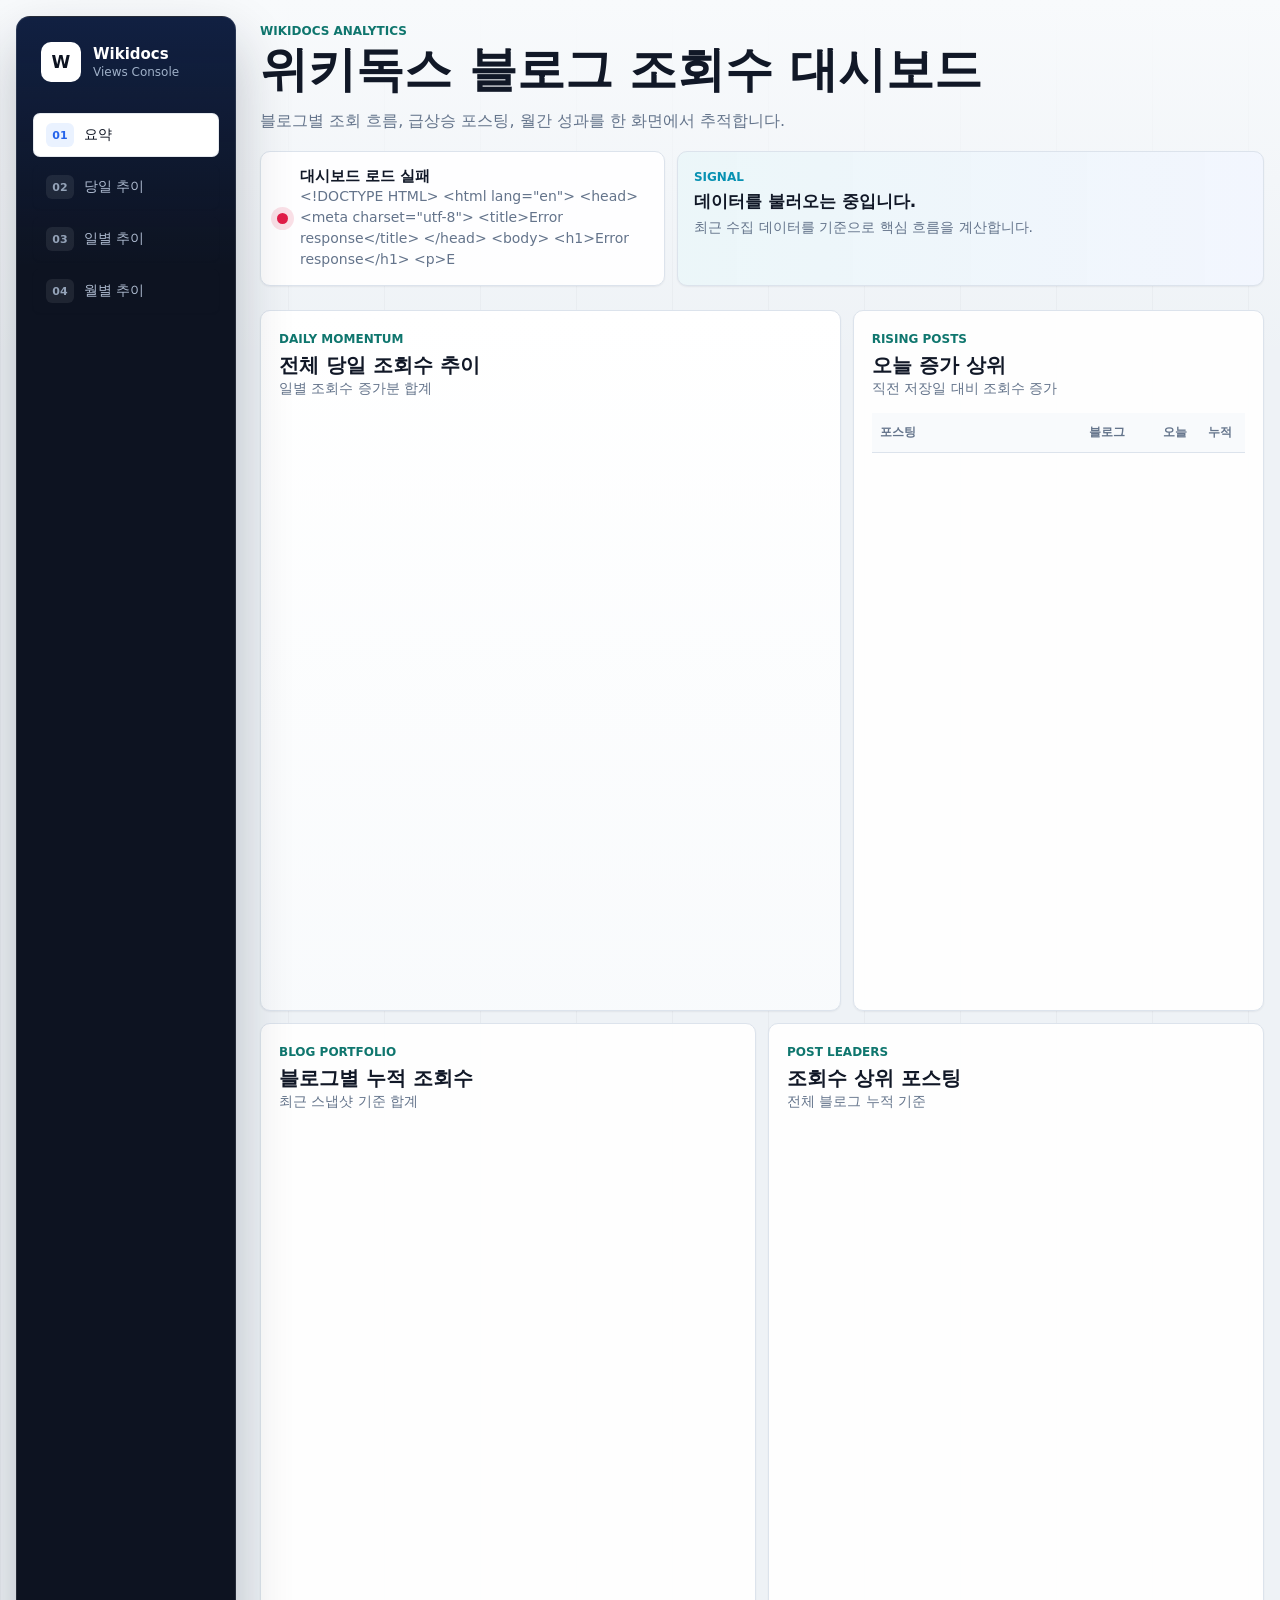
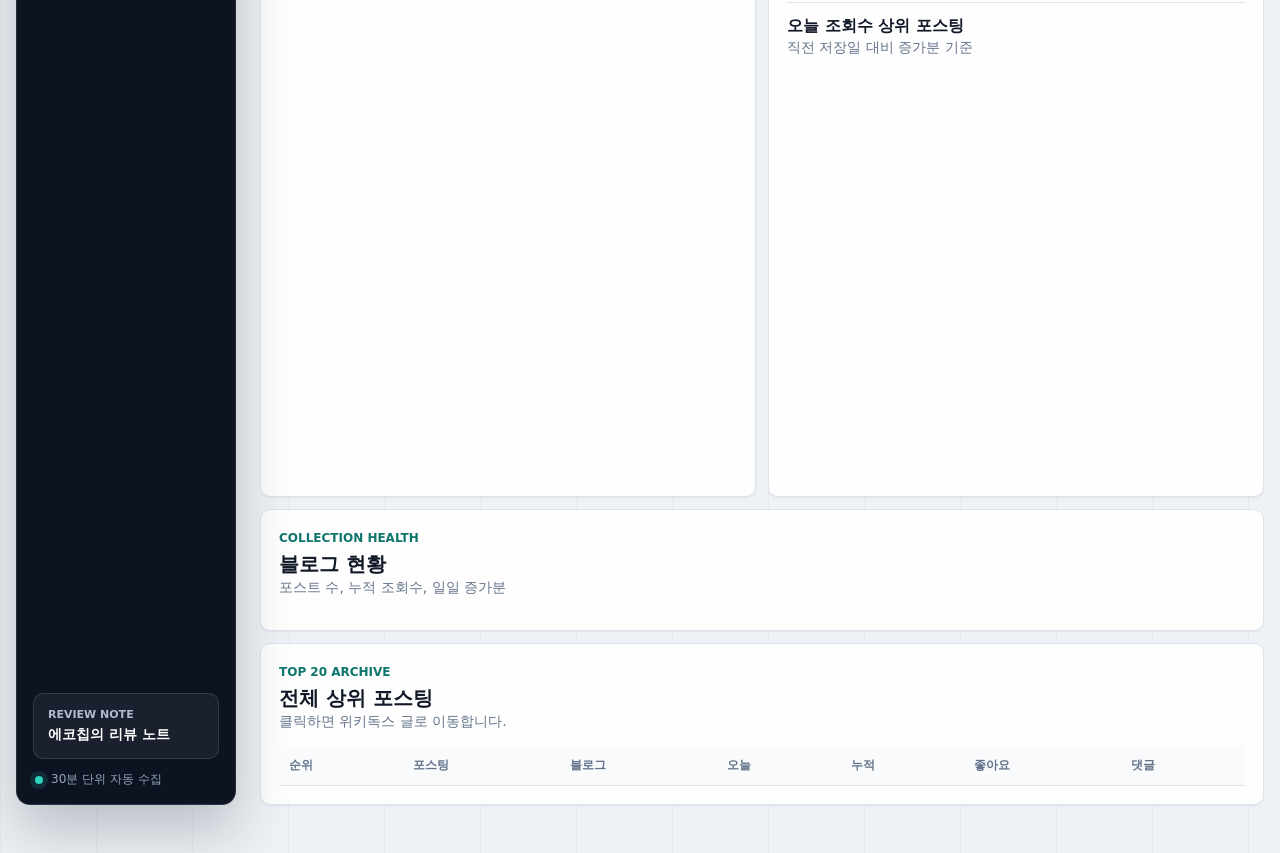
==== commit 9d7ac313: "Bust dashboard data cache on GitHub Pages" ====
--- a/static/index.html
+++ b/static/index.html
@@ -310,6 +310,6 @@
       </main>
     </div>
 
-    <script src="app.js"></script>
+    <script src="app.js?v=20260804-cache-bust"></script>
   </body>
 </html>
--- a/static/styles.css
+++ b/static/styles.css
@@ -20,6 +20,10 @@
   --shadow: 0 18px 42px rgba(15, 23, 42, 0.08);
   --shadow-soft: 0 1px 2px rgba(15, 23, 42, 0.06);
   --container: 1480px;
+  --weight-medium: 500;
+  --weight-semibold: 600;
+  --weight-bold: 700;
+  --weight-display: 760;
 }
 
 * {
@@ -47,7 +51,7 @@
     -apple-system,
     BlinkMacSystemFont,
     sans-serif;
-  font-size: 14px;
+  font-size: 15px;
   letter-spacing: 0;
 }
 
@@ -116,7 +120,7 @@
   background: #ffffff;
   color: var(--rail);
   font-size: 17px;
-  font-weight: 900;
+  font-weight: var(--weight-bold);
 }
 
 .rail-brand strong,
@@ -126,7 +130,7 @@
 
 .rail-brand strong {
   font-size: 15px;
-  font-weight: 850;
+  font-weight: var(--weight-semibold);
 }
 
 .rail-brand small {
@@ -152,8 +156,8 @@
   background: transparent;
   color: #aebbd0;
   font: inherit;
-  font-size: 13px;
-  font-weight: 780;
+  font-size: 14px;
+  font-weight: var(--weight-medium);
   text-align: left;
   cursor: pointer;
 }
@@ -179,7 +183,7 @@
   background: rgba(255, 255, 255, 0.08);
   color: #94a3b8;
   font-size: 11px;
-  font-weight: 850;
+  font-weight: var(--weight-semibold);
 }
 
 .tab-button.active .tab-icon {
@@ -207,12 +211,13 @@
 .review-link span {
   color: #aebbd0;
   font-size: 11px;
-  font-weight: 800;
+  font-weight: var(--weight-semibold);
   text-transform: uppercase;
 }
 
 .review-link strong {
   font-size: 14px;
+  font-weight: var(--weight-semibold);
   line-height: 1.35;
 }
 
@@ -249,8 +254,8 @@
 .eyebrow,
 .section-kicker {
   color: var(--teal);
-  font-size: 11px;
-  font-weight: 900;
+  font-size: 12px;
+  font-weight: var(--weight-bold);
   letter-spacing: 0;
   text-transform: uppercase;
 }
@@ -262,17 +267,17 @@
 h1 {
   margin-top: 6px;
   color: var(--ink);
-  font-size: clamp(30px, 4vw, 48px);
-  font-weight: 900;
-  line-height: 1.06;
+  font-size: clamp(34px, 4vw, 48px);
+  font-weight: var(--weight-display);
+  line-height: 1.08;
   word-break: keep-all;
 }
 
 .title-block p:not(.eyebrow) {
   margin-top: 12px;
   color: var(--muted);
-  font-size: 15px;
-  line-height: 1.55;
+  font-size: 16px;
+  line-height: 1.6;
   word-break: keep-all;
 }
 
@@ -304,8 +309,8 @@
   background: #0f172a;
   color: #ffffff;
   font: inherit;
-  font-size: 13px;
-  font-weight: 850;
+  font-size: 14px;
+  font-weight: var(--weight-semibold);
   cursor: pointer;
 }
 
@@ -346,8 +351,8 @@
   display: grid;
   gap: 4px;
   color: var(--muted);
-  font-size: 11px;
-  font-weight: 800;
+  font-size: 12px;
+  font-weight: var(--weight-medium);
 }
 
 .page-limit input {
@@ -392,8 +397,8 @@
 .status-card strong {
   display: block;
   color: var(--ink);
-  font-size: 14px;
-  font-weight: 900;
+  font-size: 15px;
+  font-weight: var(--weight-semibold);
 }
 
 .status-card p,
@@ -403,7 +408,7 @@
 .insight-card p,
 .panel-subhead p {
   color: var(--muted);
-  font-size: 13px;
+  font-size: 14px;
   line-height: 1.5;
 }
 
@@ -439,15 +444,16 @@
   display: inline-block;
   margin-bottom: 6px;
   color: var(--cyan);
-  font-size: 11px;
-  font-weight: 900;
+  font-size: 12px;
+  font-weight: var(--weight-bold);
   text-transform: uppercase;
 }
 
 .insight-card strong {
   display: block;
   color: var(--ink);
-  font-size: 16px;
+  font-size: 17px;
+  font-weight: var(--weight-semibold);
   line-height: 1.35;
 }
 
@@ -504,23 +510,23 @@
   background: #eef6ff;
   color: var(--blue);
   font-size: 12px;
-  font-weight: 900;
+  font-weight: var(--weight-semibold);
 }
 
 .metric-card .accent {
   color: var(--muted);
-  font-size: 12px;
-  font-weight: 900;
+  font-size: 13px;
+  font-weight: var(--weight-medium);
 }
 
 .metric-card strong {
   display: block;
   margin-top: 18px;
   color: var(--ink);
-  font-size: clamp(28px, 3vw, 42px);
+  font-size: clamp(30px, 3vw, 42px);
   font-variant-numeric: tabular-nums;
-  font-weight: 950;
-  line-height: 0.98;
+  font-weight: var(--weight-display);
+  line-height: 1;
 }
 
 .metric-card.is-secondary strong {
@@ -592,16 +598,16 @@
 h2 {
   margin-top: 5px;
   color: var(--ink);
-  font-size: 19px;
-  font-weight: 900;
-  line-height: 1.25;
+  font-size: 20px;
+  font-weight: var(--weight-semibold);
+  line-height: 1.3;
   word-break: keep-all;
 }
 
 h3 {
   color: var(--ink);
-  font-size: 15px;
-  font-weight: 900;
+  font-size: 16px;
+  font-weight: var(--weight-semibold);
   line-height: 1.35;
 }
 
@@ -634,13 +640,13 @@
   display: block;
   margin-bottom: 5px;
   color: #075985;
-  font-size: 14px;
-  font-weight: 900;
+  font-size: 15px;
+  font-weight: var(--weight-semibold);
 }
 
 .notice p {
   color: #416174;
-  font-size: 13px;
+  font-size: 14px;
   line-height: 1.55;
 }
 
@@ -661,9 +667,9 @@
 .blog-card h3 {
   min-height: 42px;
   color: var(--ink);
-  font-size: 16px;
-  font-weight: 900;
-  line-height: 1.32;
+  font-size: 17px;
+  font-weight: var(--weight-semibold);
+  line-height: 1.36;
 }
 
 .blog-stats {
@@ -684,17 +690,17 @@
 .blog-stats span {
   display: block;
   color: var(--muted);
-  font-size: 11px;
-  font-weight: 850;
+  font-size: 12px;
+  font-weight: var(--weight-medium);
 }
 
 .blog-stats strong {
   display: block;
   margin-top: 4px;
   color: var(--ink);
-  font-size: 16px;
+  font-size: 17px;
   font-variant-numeric: tabular-nums;
-  font-weight: 950;
+  font-weight: var(--weight-semibold);
   overflow-wrap: anywhere;
 }
 
@@ -786,15 +792,15 @@
   z-index: 1;
   background: #f8fafc;
   color: var(--muted);
-  font-size: 11px;
-  font-weight: 950;
+  font-size: 12px;
+  font-weight: var(--weight-semibold);
   text-transform: uppercase;
 }
 
 td {
   color: #1f2937;
-  font-size: 13px;
-  line-height: 1.45;
+  font-size: 14px;
+  line-height: 1.5;
 }
 
 tbody tr:hover td {
@@ -805,7 +811,7 @@
   color: var(--ink);
   text-align: right;
   font-variant-numeric: tabular-nums;
-  font-weight: 850;
+  font-weight: var(--weight-semibold);
   white-space: nowrap;
 }
 
@@ -925,11 +931,11 @@
   }
 
   h1 {
-    font-size: 31px;
+    font-size: 32px;
   }
 
   .title-block p:not(.eyebrow) {
-    font-size: 14px;
+    font-size: 15px;
   }
 
   .status-card,
